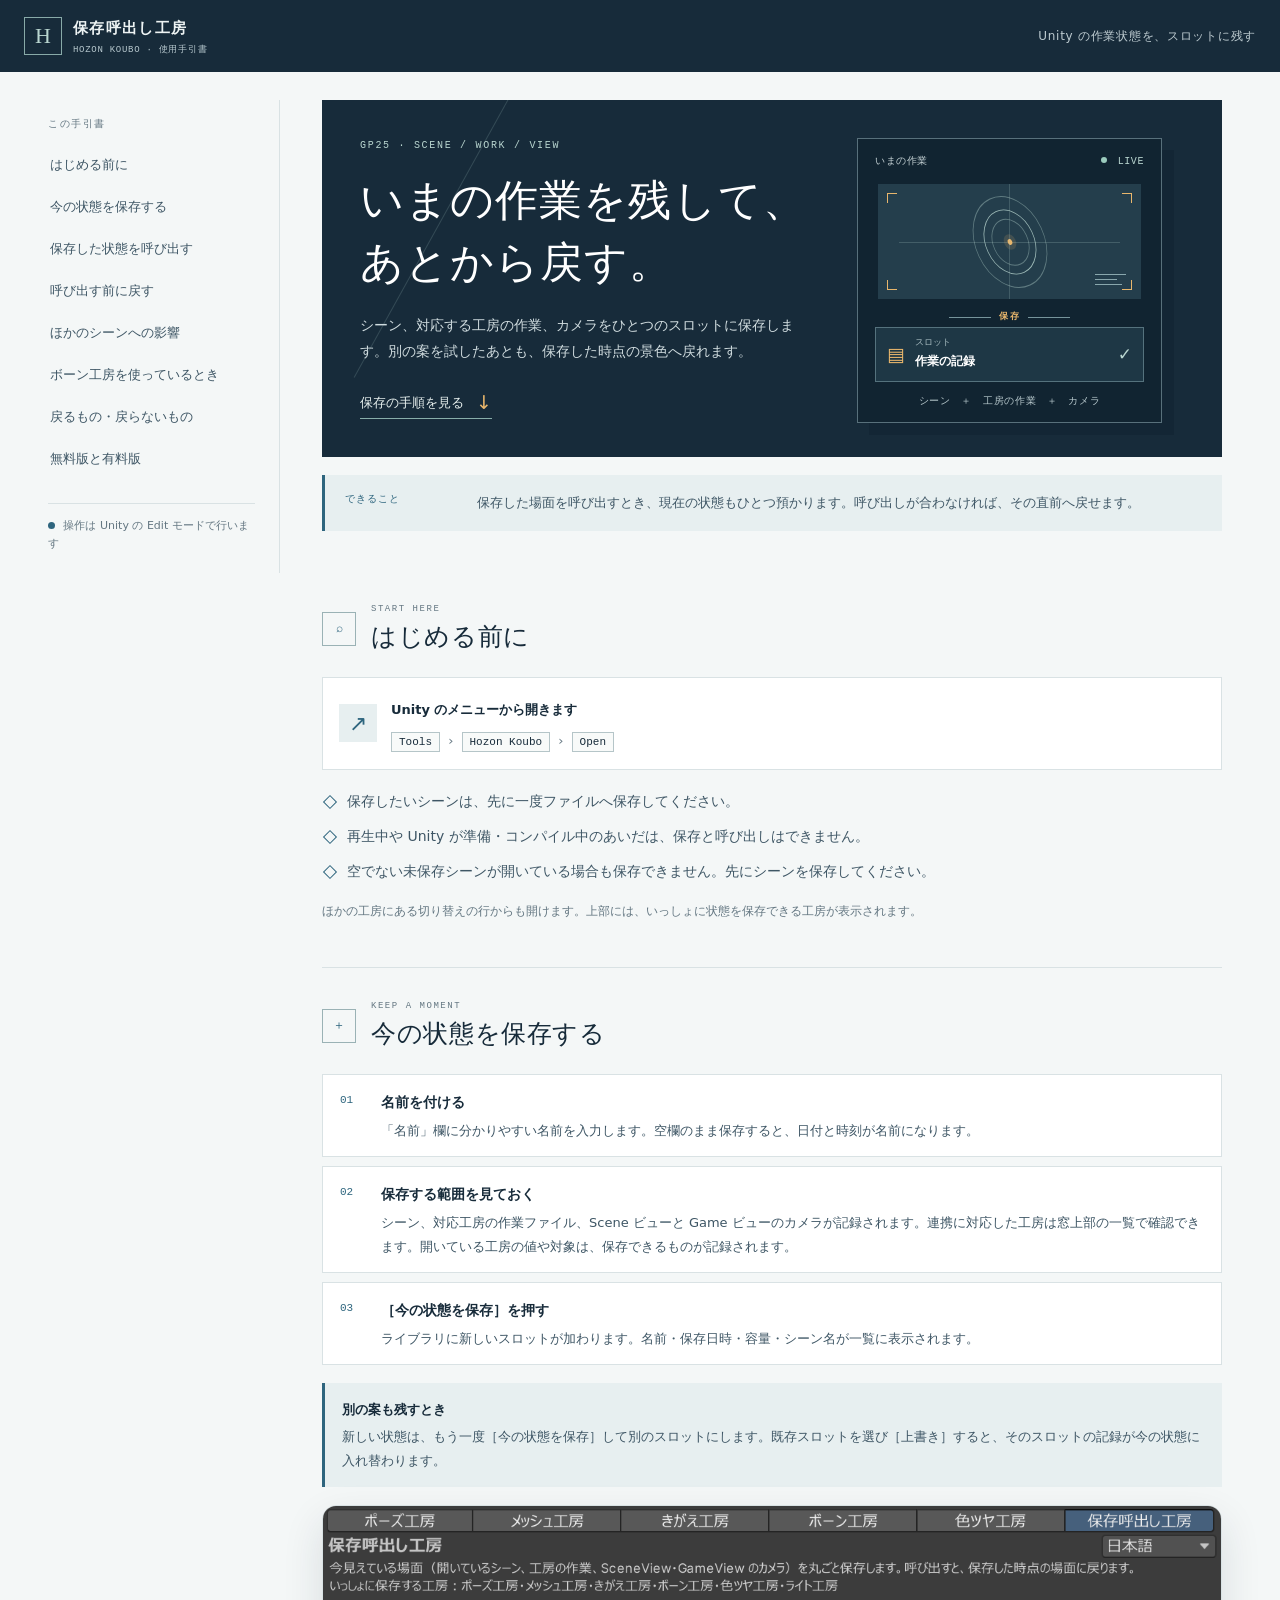
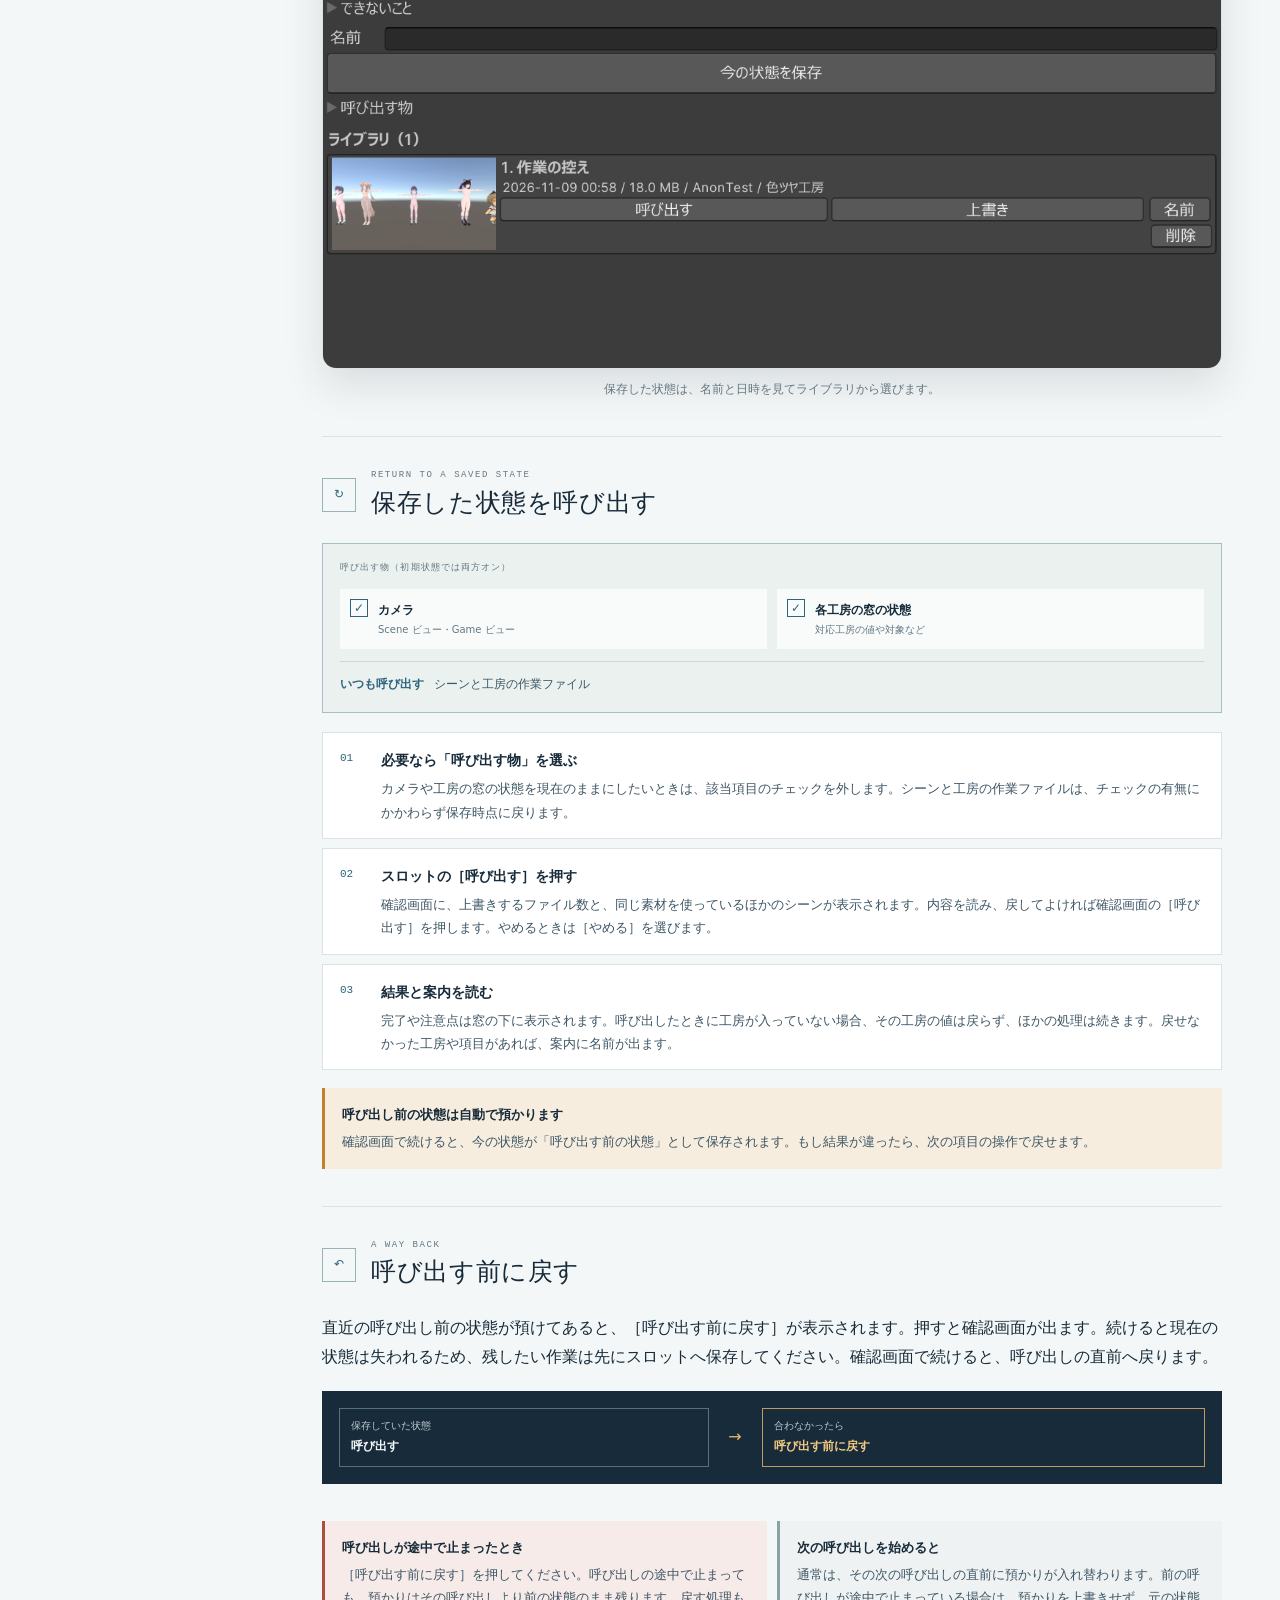
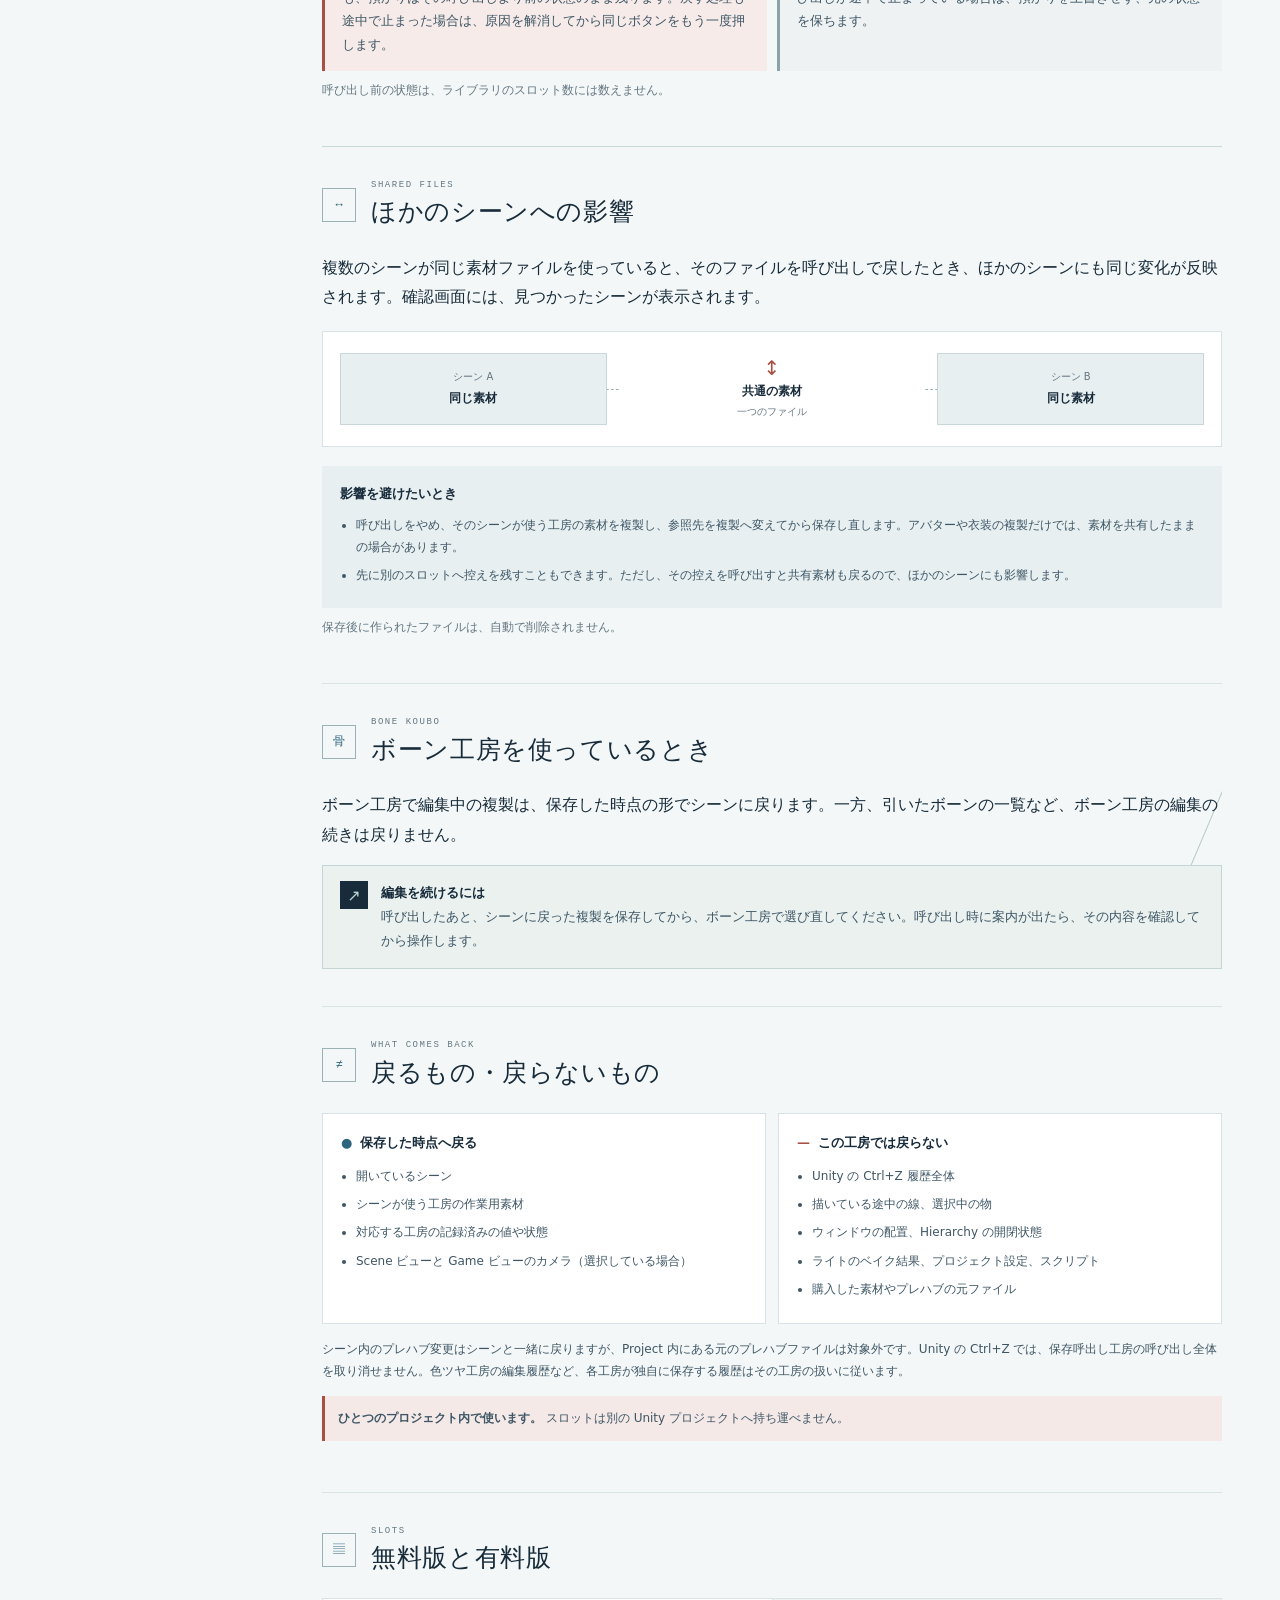
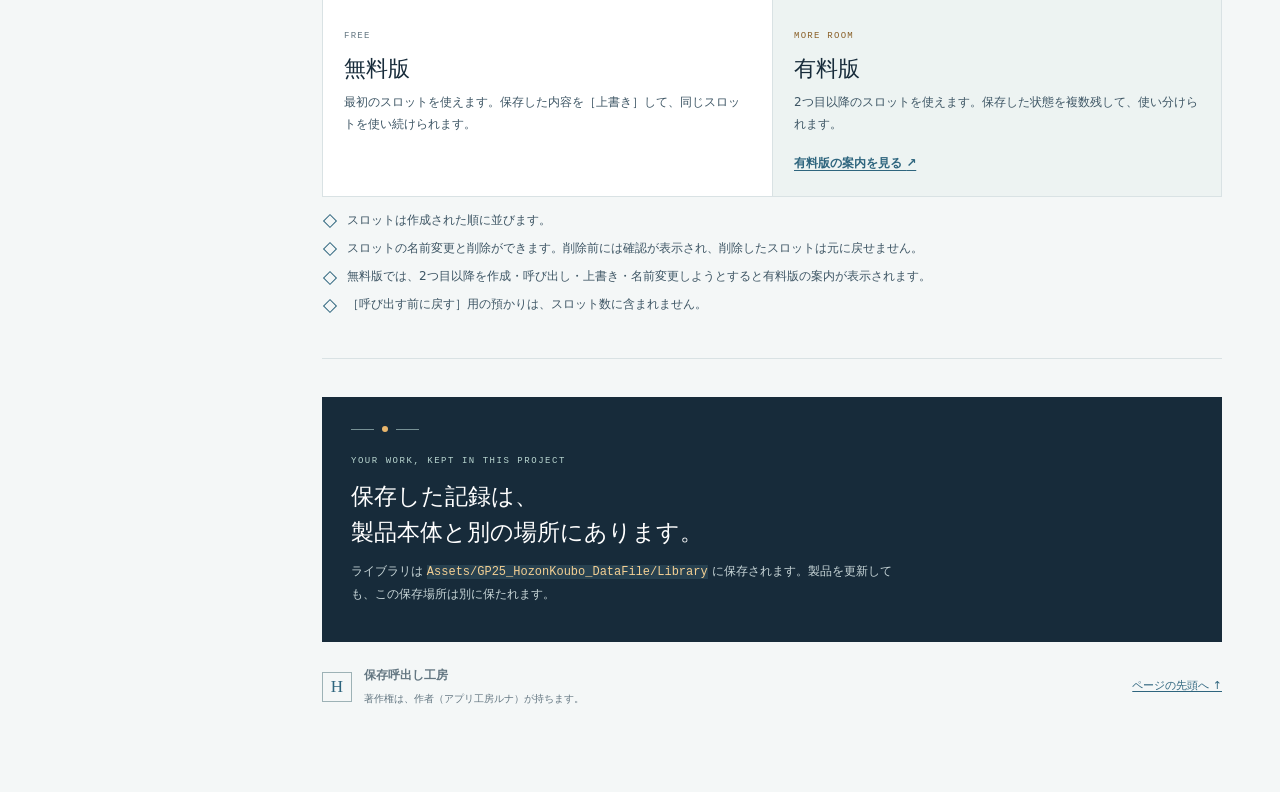
==== index.html @ f9e14c67 "保存・呼び出し・戻しの手引書と実画面を公開" ====
<!doctype html>
<html lang="ja">
<head>
  <meta charset="utf-8">
  <meta name="viewport" content="width=device-width, initial-scale=1">
  <meta name="theme-color" content="#172b3a">
  <meta name="description" content="保存呼出し工房の使い方。Unityのシーン、工房の作業、カメラを保存して呼び出す手順と注意点を紹介します。">
  <title>保存呼出し工房｜使い方</title>
  <link rel="stylesheet" href="./manual.css">
</head>
<body>
  <a class="skip-link" href="#main">本文へ移動</a>
  <header class="masthead">
    <a class="brand" href="#top" aria-label="保存呼出し工房の先頭">
      <span class="brand-mark" aria-hidden="true">H</span>
      <span><strong>保存呼出し工房</strong><small>HOZON KOUBO · 使用手引書</small></span>
    </a>
    <div class="masthead-note">Unity の作業状態を、スロットに残す</div>
  </header>

  <div class="layout" id="top">
    <nav class="toc" aria-label="目次">
      <p class="toc-heading">この手引書</p>
      <a href="#first">はじめる前に</a>
      <a href="#save">今の状態を保存する</a>
      <a href="#recall">保存した状態を呼び出す</a>
      <a href="#before">呼び出す前に戻す</a>
      <a href="#shared">ほかのシーンへの影響</a>
      <a href="#bone">ボーン工房を使っているとき</a>
      <a href="#limits">戻るもの・戻らないもの</a>
      <a href="#slots">無料版と有料版</a>
      <div class="toc-foot"><span class="dot" aria-hidden="true"></span> 操作は Unity の Edit モードで行います</div>
    </nav>

    <main id="main">
      <section class="hero" aria-labelledby="page-title">
        <div class="hero-copy">
          <p class="eyebrow">GP25 · SCENE / WORK / VIEW</p>
          <h1 id="page-title">いまの作業を残して、<br>あとから戻す。</h1>
          <p class="hero-lede">シーン、対応する工房の作業、カメラをひとつのスロットに保存します。別の案を試したあとも、保存した時点の景色へ戻れます。</p>
          <a class="hero-link" href="#save">保存の手順を見る <span aria-hidden="true">↓</span></a>
        </div>
        <div class="snapshot-diagram" role="img" aria-label="開いているシーン、工房の作業、カメラをスロットに保存する図">
          <div class="diagram-top"><span>いまの作業</span><span class="live-mark"><i></i> LIVE</span></div>
          <div class="scene-frame">
            <div class="frame-corner corner-a"></div><div class="frame-corner corner-b"></div>
            <div class="frame-corner corner-c"></div><div class="frame-corner corner-d"></div>
            <div class="frame-orbit"><span></span></div>
            <div class="frame-lines"><i></i><i></i><i></i></div>
          </div>
          <div class="save-rail"><span></span><b>保存</b><span></span></div>
          <div class="slot-card"><span class="slot-glyph" aria-hidden="true">▤</span><span><small>スロット</small><strong>作業の記録</strong></span><span class="slot-check" aria-hidden="true">✓</span></div>
          <p class="diagram-caption">シーン　＋　工房の作業　＋　カメラ</p>
        </div>
      </section>

      <div class="intro-band">
        <span class="intro-label">できること</span>
        <p>保存した場面を呼び出すとき、現在の状態もひとつ預かります。呼び出しが合わなければ、その直前へ戻せます。</p>
      </div>

      <section class="chapter" id="first">
        <div class="section-head"><span class="section-mark" aria-hidden="true">⌕</span><div><p class="eyebrow">START HERE</p><h2>はじめる前に</h2></div></div>
        <div class="open-row">
          <span class="open-icon" aria-hidden="true">↗</span>
          <div><strong>Unity のメニューから開きます</strong><p><kbd>Tools</kbd> <span class="chevron">›</span> <kbd>Hozon Koubo</kbd> <span class="chevron">›</span> <kbd>Open</kbd></p></div>
        </div>
        <ul class="check-list">
          <li>保存したいシーンは、先に一度ファイルへ保存してください。</li>
          <li>再生中や Unity が準備・コンパイル中のあいだは、保存と呼び出しはできません。</li>
          <li>空でない未保存シーンが開いている場合も保存できません。先にシーンを保存してください。</li>
        </ul>
        <p class="quiet">ほかの工房にある切り替えの行からも開けます。上部には、いっしょに状態を保存できる工房が表示されます。</p>
      </section>

      <section class="chapter" id="save">
        <div class="section-head"><span class="section-mark" aria-hidden="true">＋</span><div><p class="eyebrow">KEEP A MOMENT</p><h2>今の状態を保存する</h2></div></div>
        <ol class="steps">
          <li><span class="step-title">名前を付ける</span><p>「名前」欄に分かりやすい名前を入力します。空欄のまま保存すると、日付と時刻が名前になります。</p></li>
          <li><span class="step-title">保存する範囲を見ておく</span><p>シーン、対応工房の作業ファイル、Scene ビューと Game ビューのカメラが記録されます。連携に対応した工房は窓上部の一覧で確認できます。開いている工房の値や対象は、保存できるものが記録されます。</p></li>
          <li><span class="step-title">［今の状態を保存］を押す</span><p>ライブラリに新しいスロットが加わります。名前・保存日時・容量・シーン名が一覧に表示されます。</p></li>
        </ol>
        <aside class="note note-blue"><strong>別の案も残すとき</strong><p>新しい状態は、もう一度［今の状態を保存］して別のスロットにします。既存スロットを選び［上書き］すると、そのスロットの記録が今の状態に入れ替わります。</p></aside>
        <figure class="product-screen">
          <img src="./images/gp25-manual-library.png" alt="Unityの保存呼出し工房の窓と、保存済みスロットが並ぶライブラリ" loading="lazy">
          <figcaption>保存した状態は、名前と日時を見てライブラリから選びます。</figcaption>
        </figure>
      </section>

      <section class="chapter" id="recall">
        <div class="section-head"><span class="section-mark" aria-hidden="true">↻</span><div><p class="eyebrow">RETURN TO A SAVED STATE</p><h2>保存した状態を呼び出す</h2></div></div>
        <div class="scope-box">
          <p class="scope-title">呼び出す物（初期状態では両方オン）</p>
          <div class="scope-options">
            <div><span class="option-check" aria-hidden="true">✓</span><strong>カメラ</strong><small>Scene ビュー・Game ビュー</small></div>
            <div><span class="option-check" aria-hidden="true">✓</span><strong>各工房の窓の状態</strong><small>対応工房の値や対象など</small></div>
          </div>
          <p class="scope-always"><b>いつも呼び出す</b> シーンと工房の作業ファイル</p>
        </div>
        <ol class="steps">
          <li><span class="step-title">必要なら「呼び出す物」を選ぶ</span><p>カメラや工房の窓の状態を現在のままにしたいときは、該当項目のチェックを外します。シーンと工房の作業ファイルは、チェックの有無にかかわらず保存時点に戻ります。</p></li>
          <li><span class="step-title">スロットの［呼び出す］を押す</span><p>確認画面に、上書きするファイル数と、同じ素材を使っているほかのシーンが表示されます。内容を読み、戻してよければ確認画面の［呼び出す］を押します。やめるときは［やめる］を選びます。</p></li>
          <li><span class="step-title">結果と案内を読む</span><p>完了や注意点は窓の下に表示されます。呼び出したときに工房が入っていない場合、その工房の値は戻らず、ほかの処理は続きます。戻せなかった工房や項目があれば、案内に名前が出ます。</p></li>
        </ol>
        <aside class="note note-amber"><strong>呼び出し前の状態は自動で預かります</strong><p>確認画面で続けると、今の状態が「呼び出す前の状態」として保存されます。もし結果が違ったら、次の項目の操作で戻せます。</p></aside>
      </section>

      <section class="chapter recovery" id="before">
        <div class="section-head"><span class="section-mark" aria-hidden="true">↶</span><div><p class="eyebrow">A WAY BACK</p><h2>呼び出す前に戻す</h2></div></div>
        <p>直近の呼び出し前の状態が預けてあると、［呼び出す前に戻す］が表示されます。押すと確認画面が出ます。続けると現在の状態は失われるため、残したい作業は先にスロットへ保存してください。確認画面で続けると、呼び出しの直前へ戻ります。</p>
        <div class="recovery-flow" aria-label="呼び出し前の状態へ戻す流れ">
          <div><small>保存していた状態</small><b>呼び出す</b></div><span aria-hidden="true">→</span><div class="recovery-current"><small>合わなかったら</small><b>呼び出す前に戻す</b></div>
        </div>
        <div class="two-notes">
          <aside class="note note-red"><strong>呼び出しが途中で止まったとき</strong><p>［呼び出す前に戻す］を押してください。呼び出しの途中で止まっても、預かりはその呼び出しより前の状態のまま残ります。戻す処理も途中で止まった場合は、原因を解消してから同じボタンをもう一度押します。</p></aside>
          <aside class="note note-plain"><strong>次の呼び出しを始めると</strong><p>通常は、その次の呼び出しの直前に預かりが入れ替わります。前の呼び出しが途中で止まっている場合は、預かりを上書きせず、元の状態を保ちます。</p></aside>
        </div>
        <p class="quiet">呼び出し前の状態は、ライブラリのスロット数には数えません。</p>
      </section>

      <section class="chapter" id="shared">
        <div class="section-head"><span class="section-mark" aria-hidden="true">↔</span><div><p class="eyebrow">SHARED FILES</p><h2>ほかのシーンへの影響</h2></div></div>
        <p>複数のシーンが同じ素材ファイルを使っていると、そのファイルを呼び出しで戻したとき、ほかのシーンにも同じ変化が反映されます。確認画面には、見つかったシーンが表示されます。</p>
        <div class="scene-map">
          <div class="scene-node"><small>シーン A</small><b>同じ素材</b></div>
          <div class="shared-file"><span aria-hidden="true">↕</span><b>共通の素材</b><small>一つのファイル</small></div>
          <div class="scene-node"><small>シーン B</small><b>同じ素材</b></div>
        </div>
        <div class="impact-list">
          <h3>影響を避けたいとき</h3>
          <ul>
            <li>呼び出しをやめ、そのシーンが使う工房の素材を複製し、参照先を複製へ変えてから保存し直します。アバターや衣装の複製だけでは、素材を共有したままの場合があります。</li>
            <li>先に別のスロットへ控えを残すこともできます。ただし、その控えを呼び出すと共有素材も戻るので、ほかのシーンにも影響します。</li>
          </ul>
        </div>
        <p class="quiet">保存後に作られたファイルは、自動で削除されません。</p>
      </section>

      <section class="chapter bone-chapter" id="bone">
        <div class="section-head"><span class="section-mark" aria-hidden="true">骨</span><div><p class="eyebrow">BONE KOUBO</p><h2>ボーン工房を使っているとき</h2></div></div>
        <p>ボーン工房で編集中の複製は、保存した時点の形でシーンに戻ります。一方、引いたボーンの一覧など、ボーン工房の編集の続きは戻りません。</p>
        <div class="bone-direction"><span class="bone-icon" aria-hidden="true">↗</span><p><strong>編集を続けるには</strong><br>呼び出したあと、シーンに戻った複製を保存してから、ボーン工房で選び直してください。呼び出し時に案内が出たら、その内容を確認してから操作します。</p></div>
      </section>

      <section class="chapter" id="limits">
        <div class="section-head"><span class="section-mark" aria-hidden="true">≠</span><div><p class="eyebrow">WHAT COMES BACK</p><h2>戻るもの・戻らないもの</h2></div></div>
        <div class="compare-grid">
          <article class="compare-card comes-back"><h3><span aria-hidden="true">●</span> 保存した時点へ戻る</h3>
            <ul><li>開いているシーン</li><li>シーンが使う工房の作業用素材</li><li>対応する工房の記録済みの値や状態</li><li>Scene ビューと Game ビューのカメラ（選択している場合）</li></ul>
          </article>
          <article class="compare-card stays"><h3><span aria-hidden="true">—</span> この工房では戻らない</h3>
            <ul><li>Unity の Ctrl+Z 履歴全体</li><li>描いている途中の線、選択中の物</li><li>ウィンドウの配置、Hierarchy の開閉状態</li><li>ライトのベイク結果、プロジェクト設定、スクリプト</li><li>購入した素材やプレハブの元ファイル</li></ul>
          </article>
        </div>
        <p class="limit-line">シーン内のプレハブ変更はシーンと一緒に戻りますが、Project 内にある元のプレハブファイルは対象外です。Unity の Ctrl+Z では、保存呼出し工房の呼び出し全体を取り消せません。色ツヤ工房の編集履歴など、各工房が独自に保存する履歴はその工房の扱いに従います。</p>
        <div class="limit-line limit-strong"><b>ひとつのプロジェクト内で使います。</b> スロットは別の Unity プロジェクトへ持ち運べません。</div>
      </section>

      <section class="chapter slots-chapter" id="slots">
        <div class="section-head"><span class="section-mark" aria-hidden="true">▤</span><div><p class="eyebrow">SLOTS</p><h2>無料版と有料版</h2></div></div>
        <div class="edition-table">
          <div class="edition free"><span class="edition-kicker">FREE</span><h3>無料版</h3><p>最初のスロットを使えます。保存した内容を［上書き］して、同じスロットを使い続けられます。</p></div>
          <div class="edition paid"><span class="edition-kicker">MORE ROOM</span><h3>有料版</h3><p>2つ目以降のスロットを使えます。保存した状態を複数残して、使い分けられます。</p><a href="https://appluna.booth.pm/items/9114686" target="_blank" rel="noopener noreferrer">有料版の案内を見る <span aria-hidden="true">↗</span></a></div>
        </div>
        <ul class="check-list compact">
          <li>スロットは作成された順に並びます。</li>
          <li>スロットの名前変更と削除ができます。削除前には確認が表示され、削除したスロットは元に戻せません。</li>
          <li>無料版では、2つ目以降を作成・呼び出し・上書き・名前変更しようとすると有料版の案内が表示されます。</li>
          <li>［呼び出す前に戻す］用の預かりは、スロット数に含まれません。</li>
        </ul>
      </section>

      <section class="closing" aria-label="保存場所">
        <div class="closing-rule"><span></span><i></i><span></span></div>
        <p class="eyebrow">YOUR WORK, KEPT IN THIS PROJECT</p>
        <h2>保存した記録は、<br>製品本体と別の場所にあります。</h2>
        <p>ライブラリは <code>Assets/GP25_HozonKoubo_DataFile/Library</code> に保存されます。製品を更新しても、この保存場所は別に保たれます。</p>
      </section>

      <footer class="footer">
        <span class="footer-mark" aria-hidden="true">H</span>
        <p><strong>保存呼出し工房</strong><br><small>著作権は、作者（アプリ工房ルナ）が持ちます。</small></p>
        <a href="#top">ページの先頭へ ↑</a>
      </footer>
    </main>
  </div>
</body>
</html>
---- manual.css ----
/*著作権は、作者（アプリ工房ルナ）が持ちます。
コードのすべてまたは一部の流用を禁じます。
Copyright (C) 2026 creativeandcreative9 All Rights Reserved.*/
:root {
  color-scheme: light;
  --ink: #172b3a;
  --ink-soft: #3e5665;
  --paper: #f4f7f7;
  --white: #ffffff;
  --line: #d9e2e4;
  --mist: #e7eff0;
  --blue: #2e657e;
  --teal: #b9d6d0;
  --amber: #e8b66c;
  --rust: #a95042;
  --quiet: #647782;
  --serif: "Yu Mincho", "Hiragino Mincho ProN", "Noto Serif JP", serif;
  --sans: "Yu Gothic UI", "Hiragino Sans", "Meiryo", system-ui, sans-serif;
  --mono: "Cascadia Code", "Consolas", monospace;
}

* { box-sizing: border-box; }
html { scroll-behavior: smooth; scroll-padding-top: 24px; }
body { margin: 0; background: var(--paper); color: var(--ink); font: 16px/1.85 var(--sans); }
a { color: var(--blue); text-underline-offset: .22em; }
a:hover { color: var(--rust); }
a:focus-visible, button:focus-visible { outline: 3px solid var(--amber); outline-offset: 3px; }
p { margin: .65em 0; }
h1, h2, h3, p { overflow-wrap: anywhere; }
h1, h2, h3 { margin-top: 0; }
::selection { background: var(--teal); color: var(--ink); }

.skip-link { position: absolute; z-index: 20; left: 14px; top: -60px; padding: 8px 14px; background: var(--white); color: var(--ink); border: 2px solid var(--blue); }
.skip-link:focus { top: 12px; }
.masthead { min-height: 72px; display: flex; align-items: center; justify-content: space-between; gap: 20px; padding: 12px max(24px, calc((100vw - 1260px) / 2)); background: var(--ink); color: #edf3f3; }
.brand { display: inline-flex; align-items: center; gap: 11px; color: inherit; text-decoration: none; }
.brand-mark, .footer-mark { width: 38px; height: 38px; display: grid; place-items: center; border: 1px solid #88aaa8; color: var(--teal); font: 22px/1 var(--serif); }
.brand strong { display: block; font-size: 15px; font-weight: 700; letter-spacing: .09em; }
.brand small { display: block; margin-top: 1px; color: #b7c8ce; font: 9px/1.5 var(--mono); letter-spacing: .08em; }
.masthead-note { color: #bdcbd0; font-size: 12px; letter-spacing: .06em; }
.layout { display: grid; grid-template-columns: 242px minmax(0, 1fr); gap: 42px; max-width: 1260px; margin: 0 auto; padding: 28px 28px 80px; align-items: start; }
.toc { position: sticky; top: 18px; max-height: calc(100vh - 36px); overflow-y: auto; padding: 18px 14px 20px 0; border-right: 1px solid var(--line); }
.toc-heading { margin: 0 0 13px 10px; color: var(--quiet); font: 10px/1.4 var(--mono); letter-spacing: .16em; text-transform: uppercase; }
.toc a { display: block; margin: 2px 10px 2px 0; padding: 8px 10px; border-left: 2px solid transparent; color: var(--ink-soft); font-size: 13px; text-decoration: none; transition: background-color .15s ease, border-color .15s ease; }
.toc a:hover { background: var(--mist); border-left-color: var(--blue); color: var(--ink); }
.toc-foot { margin: 24px 10px 0; padding-top: 13px; border-top: 1px solid var(--line); color: var(--quiet); font-size: 11px; line-height: 1.6; }
.dot { display: inline-block; width: 7px; height: 7px; margin-right: 5px; border-radius: 50%; background: var(--blue); }
main { min-width: 0; max-width: 900px; }
.hero { position: relative; display: grid; grid-template-columns: minmax(0, 1.13fr) minmax(250px, .87fr); gap: 22px; min-height: 340px; overflow: hidden; padding: 38px 38px 34px; background: var(--ink); color: #f6f8f7; }
.hero::before { content: ""; position: absolute; right: 48%; top: -130px; width: 330px; height: 520px; border-left: 1px solid rgba(185,214,208,.18); transform: rotate(29deg); pointer-events: none; }
.hero-copy, .snapshot-diagram { position: relative; z-index: 1; }
.eyebrow { margin: 0 0 9px; color: var(--blue); font: 10px/1.5 var(--mono); letter-spacing: .17em; }
.hero .eyebrow { color: var(--teal); }
.hero h1 { margin: 17px 0 17px; color: #fff; font: 500 clamp(31px, 4vw, 43px)/1.45 var(--serif); letter-spacing: .025em; }
.hero-lede { max-width: 440px; color: #d0dcdf; font-size: 14px; line-height: 1.9; }
.hero-link { display: inline-flex; align-items: center; gap: 12px; margin-top: 17px; padding-bottom: 3px; border-bottom: 1px solid #87ada9; color: #e8f1ef; font-size: 13px; text-decoration: none; }
.hero-link span { color: var(--amber); font-size: 19px; line-height: 1; }
.snapshot-diagram { align-self: center; width: min(100%, 305px); justify-self: center; padding: 15px 17px 12px; border: 1px solid #58707b; background: rgba(9, 24, 35, .38); box-shadow: 12px 12px 0 rgba(9, 24, 35, .2); }
.diagram-top { display: flex; justify-content: space-between; color: #c3d0d3; font: 10px/1.5 var(--mono); letter-spacing: .06em; }
.live-mark { color: var(--teal); }
.live-mark i { display: inline-block; width: 6px; height: 6px; margin-right: 4px; border-radius: 50%; background: #9bcbbd; vertical-align: 1px; }
.scene-frame { position: relative; height: 115px; margin: 15px 3px 9px; display: grid; place-items: center; background: #243e4c; overflow: hidden; }
.scene-frame::before, .scene-frame::after { content: ""; position: absolute; top: 50%; left: 8%; right: 8%; border-top: 1px solid rgba(185,214,208,.21); }
.scene-frame::after { transform: rotate(90deg); }
.frame-corner { position: absolute; width: 10px; height: 10px; border-color: var(--amber); border-style: solid; }
.corner-a { top: 9px; left: 9px; border-width: 1px 0 0 1px; }.corner-b { top: 9px; right: 9px; border-width: 1px 1px 0 0; }.corner-c { bottom: 9px; left: 9px; border-width: 0 0 1px 1px; }.corner-d { bottom: 9px; right: 9px; border-width: 0 1px 1px 0; }
.frame-orbit { width: 68px; height: 68px; display: grid; place-items: center; border: 1px solid rgba(185,214,208,.8); border-radius: 50%; transform: rotate(-25deg) scaleX(.72); }
.frame-orbit::before, .frame-orbit::after { content: ""; position: absolute; border: 1px solid rgba(185,214,208,.4); border-radius: 50%; }
.frame-orbit::before { width: 94px; height: 94px; }.frame-orbit::after { width: 47px; height: 47px; }
.frame-orbit span { width: 6px; height: 6px; border-radius: 50%; background: var(--amber); box-shadow: 0 0 0 5px rgba(232,182,108,.15); }
.frame-lines { position: absolute; right: 15px; bottom: 14px; display: grid; gap: 4px; }
.frame-lines i { width: 31px; height: 1px; background: #89a7ad; }.frame-lines i:nth-child(2) { width: 22px; }.frame-lines i:nth-child(3) { width: 27px; }
.save-rail { display: flex; align-items: center; justify-content: center; gap: 8px; height: 19px; color: var(--amber); font: 9px/1 var(--mono); letter-spacing: .12em; }
.save-rail span { width: 42px; border-top: 1px solid #76949b; }
.slot-card { display: flex; align-items: center; gap: 10px; padding: 9px 11px; border: 1px solid #55727d; background: #1e3745; }
.slot-glyph { color: var(--amber); font-size: 19px; line-height: 1; }.slot-card small, .slot-card strong { display: block; }.slot-card small { color: #aabec3; font: 9px/1.4 var(--mono); }.slot-card strong { color: white; font-size: 12px; font-weight: 600; }
.slot-check { margin-left: auto; color: var(--teal); font-size: 17px; }
.diagram-caption { margin: 10px 0 0; color: #b7c8cc; text-align: center; font-size: 10px; letter-spacing: .07em; }
.intro-band { display: grid; grid-template-columns: 116px 1fr; gap: 16px; align-items: start; margin: 18px 0 40px; padding: 16px 20px; border-left: 3px solid var(--blue); background: var(--mist); }
.intro-label { color: var(--blue); font: 10px/1.8 var(--mono); letter-spacing: .1em; }
.intro-band p { margin: 0; color: var(--ink-soft); font-size: 13px; }
.chapter { padding: 32px 0 37px; border-bottom: 1px solid var(--line); scroll-margin-top: 20px; }
.section-head { display: flex; align-items: center; gap: 15px; margin-bottom: 22px; }
.section-head .eyebrow { margin-bottom: 2px; color: var(--quiet); font-size: 9px; }
.section-head h2 { margin: 0; font: 500 25px/1.45 var(--serif); letter-spacing: .025em; }
.section-mark { flex: none; width: 34px; height: 34px; display: grid; place-items: center; border: 1px solid #9ab2b5; color: var(--blue); font: 12px/1 var(--mono); }
.open-row { display: flex; align-items: center; gap: 14px; margin: 0 0 19px; padding: 16px; border: 1px solid var(--line); background: var(--white); }
.open-icon { width: 38px; height: 38px; display: grid; place-items: center; background: var(--mist); color: var(--blue); font-size: 22px; }
.open-row strong { font-size: 13px; }.open-row p { margin: 5px 0 0; font-size: 13px; }
kbd { padding: 3px 7px; border: 1px solid #b5c5c8; background: #f8faf9; color: var(--ink); font: 11px/1.4 var(--mono); }
.chevron { padding: 0 4px; color: var(--quiet); }
.check-list { margin: 16px 0; padding: 0; list-style: none; }
.check-list li { position: relative; margin: 9px 0; padding-left: 25px; color: var(--ink-soft); font-size: 14px; }
.check-list li::before { content: ""; position: absolute; top: .62em; left: 3px; width: 8px; height: 8px; border: 1px solid var(--blue); transform: rotate(45deg); }
.quiet { color: var(--quiet); font-size: 12px; }
.product-screen { margin: 18px 0 0; }
.product-screen img { display: block; width: min(100%, 58rem); height: auto; margin-inline: auto; border: 1px solid var(--line); border-radius: 14px; box-shadow: 0 16px 40px rgba(23, 43, 58, .12); }
.product-screen figcaption { margin: 10px auto 0; color: var(--quiet); font-size: 12px; line-height: 1.7; text-align: center; }
.steps { display: grid; gap: 9px; margin: 0; padding: 0; list-style: none; counter-reset: guide-step; }
.steps li { position: relative; counter-increment: guide-step; padding: 15px 17px 14px 58px; border: 1px solid var(--line); background: var(--white); }
.steps li::before { content: "0" counter(guide-step); position: absolute; top: 16px; left: 17px; color: var(--blue); font: 11px/1.7 var(--mono); }
.step-title { display: block; margin-bottom: 3px; color: var(--ink); font-size: 14px; font-weight: 700; }
.steps p { margin: 0; color: var(--ink-soft); font-size: 13px; line-height: 1.8; }
.note { margin: 18px 0 0; padding: 15px 17px; border-left: 3px solid var(--blue); background: var(--mist); }
.note strong { display: block; margin-bottom: 3px; color: var(--ink); font-size: 13px; }
.note p { margin: 0; color: var(--ink-soft); font-size: 13px; line-height: 1.8; }
.note-amber { border-left-color: #be812c; background: #f6eddf; }.note-red { border-left-color: var(--rust); background: #f6ebe8; }.note-plain { border-left-color: #8aa3a7; background: #eef2f2; }
.scope-box { margin: 0 0 19px; padding: 17px; border: 1px solid #a8c0c1; background: #eaf1ef; }
.scope-title { margin: 0 0 13px; color: var(--quiet); font: 9px/1.6 var(--mono); letter-spacing: .12em; text-transform: uppercase; }
.scope-options { display: grid; grid-template-columns: 1fr 1fr; gap: 10px; }
.scope-options > div { display: grid; grid-template-columns: 20px 1fr; column-gap: 8px; padding: 10px; background: rgba(255,255,255,.7); }
.option-check { grid-row: span 2; width: 18px; height: 18px; display: grid; place-items: center; border: 1px solid var(--blue); color: var(--blue); font-size: 12px; line-height: 1; }
.scope-options strong { font-size: 12px; }.scope-options small { color: var(--quiet); font-size: 10px; }
.scope-always { margin: 12px 0 0; padding-top: 11px; border-top: 1px solid #cad9d8; color: var(--ink-soft); font-size: 12px; }.scope-always b { margin-right: 6px; color: var(--blue); }
.recovery { border-bottom-color: #c7d7d7; }
.recovery-flow { display: grid; grid-template-columns: 1fr 35px 1.2fr; align-items: center; gap: 9px; margin: 19px 0; padding: 17px; background: var(--ink); color: #f4f8f7; }
.recovery-flow > div { min-height: 57px; display: flex; flex-direction: column; justify-content: center; padding: 8px 11px; border: 1px solid #55717b; }
.recovery-flow small { color: #bdcbd0; font-size: 10px; }.recovery-flow b { font-size: 12px; }.recovery-flow > span { color: var(--amber); text-align: center; }
.recovery-current { border-color: #be9a65 !important; }.recovery-current b { color: #f3c982; }
.two-notes { display: grid; grid-template-columns: 1fr 1fr; gap: 10px; }
.scene-map { position: relative; display: grid; grid-template-columns: 1fr 1.15fr 1fr; align-items: center; gap: 12px; margin: 19px 0; padding: 21px 17px; border: 1px solid var(--line); background: var(--white); }
.scene-map::before { content: ""; position: absolute; left: 22%; right: 22%; top: 50%; border-top: 1px dashed #9cb3b5; }
.scene-node, .shared-file { position: relative; z-index: 1; min-height: 72px; display: flex; flex-direction: column; align-items: center; justify-content: center; text-align: center; }
.scene-node { background: #e8eff0; border: 1px solid #c9d7d9; }.scene-node small, .shared-file small { color: var(--quiet); font-size: 10px; }.scene-node b, .shared-file b { font-size: 12px; }.shared-file { background: var(--white); }.shared-file span { color: var(--rust); font-size: 20px; line-height: 1.2; }
.impact-list { padding: 16px 18px; background: var(--mist); }
.impact-list h3 { margin: 0 0 8px; font-size: 13px; }.impact-list ul { margin: 0; padding-left: 1.35em; color: var(--ink-soft); font-size: 12px; }.impact-list li { margin: 6px 0; }
.bone-chapter { position: relative; overflow: hidden; }
.bone-chapter::after { content: ""; position: absolute; z-index: -1; right: 22px; top: 40px; width: 62px; height: 230px; border-right: 1px solid #b5c8c7; transform: rotate(23deg); }
.bone-direction { display: flex; align-items: flex-start; gap: 13px; margin-top: 16px; padding: 15px 17px; border: 1px solid #c5d5d3; background: #eaf1ef; }
.bone-icon { flex: none; width: 28px; height: 28px; display: grid; place-items: center; background: var(--ink); color: var(--teal); }.bone-direction p { margin: 0; color: var(--ink-soft); font-size: 13px; }.bone-direction strong { color: var(--ink); }
.compare-grid { display: grid; grid-template-columns: 1fr 1fr; gap: 12px; }
.compare-card { padding: 17px 18px; border: 1px solid var(--line); background: var(--white); }
.compare-card h3 { display: flex; align-items: center; gap: 8px; margin: 0 0 10px; font-size: 13px; }.comes-back h3 span { color: var(--blue); }.stays h3 span { color: var(--rust); }
.compare-card ul { margin: 0; padding-left: 1.25em; color: var(--ink-soft); font-size: 12px; }.compare-card li { margin: 6px 0; }
.limit-line { margin: 14px 0; color: var(--ink-soft); font-size: 12px; }.limit-strong { padding: 11px 13px; border-left: 3px solid var(--rust); background: #f4e9e7; }
.edition-table { display: grid; grid-template-columns: 1fr 1fr; border: 1px solid var(--line); background: var(--white); }
.edition { position: relative; padding: 19px 21px; }.edition + .edition { border-left: 1px solid var(--line); }
.edition-kicker { color: var(--quiet); font: 9px/1.6 var(--mono); letter-spacing: .14em; }.edition h3 { margin: 6px 0; font: 500 22px/1.4 var(--serif); }.edition p { margin: 0 0 12px; color: var(--ink-soft); font-size: 12px; }.edition a { font-size: 12px; font-weight: 700; }.paid { background: #edf3f2; }.paid .edition-kicker { color: #8a6029; }
.compact { margin: 12px 0 0; }.compact li { margin: 6px 0; font-size: 12px; }
.closing { margin: 38px 0 0; padding: 29px; background: var(--ink); color: #f3f7f6; }
.closing-rule { display: flex; align-items: center; gap: 8px; width: 68px; margin-bottom: 23px; }.closing-rule span { flex: 1; border-top: 1px solid #779195; }.closing-rule i { width: 6px; height: 6px; border-radius: 50%; background: var(--amber); }
.closing .eyebrow { color: var(--teal); font-size: 9px; }.closing h2 { margin: 10px 0; color: white; font: 500 23px/1.55 var(--serif); }.closing p:last-child { max-width: 550px; color: #c8d6d8; font-size: 12px; }.closing code { color: #f3cf93; background: #274150; }
.footer { display: flex; align-items: center; gap: 12px; padding: 22px 0 4px; color: var(--quiet); }.footer-mark { width: 30px; height: 30px; color: var(--blue); border-color: #9db2b6; font-size: 17px; }.footer p { margin: 0; font-size: 12px; }.footer small { color: var(--quiet); font-size: 10px; }.footer a { margin-left: auto; font-size: 11px; }

/*著作権は、作者（アプリ工房ルナ）が持ちます。
コードのすべてまたは一部の流用を禁じます。
Copyright (C) 2026 creativeandcreative9 All Rights Reserved.*/
@media (max-width: 900px) {
  .layout { grid-template-columns: 1fr; gap: 0; padding: 0 22px 60px; }
  .toc { position: sticky; z-index: 5; top: 0; display: flex; max-height: none; overflow-x: auto; overflow-y: hidden; gap: 3px; padding: 9px 0; border: 0; border-bottom: 1px solid var(--line); background: var(--paper); white-space: nowrap; scrollbar-width: thin; }
  .toc-heading, .toc-foot { display: none; }.toc a { flex: none; margin: 0; padding: 7px 10px; border-left: 0; border-bottom: 2px solid transparent; font-size: 11px; }.toc a:hover { border-bottom-color: var(--blue); }
  main { max-width: none; }.hero { margin-top: 20px; }
}
@media (max-width: 640px) {
  body { font-size: 15px; }
  .masthead { min-height: 61px; padding: 10px 16px; }.masthead-note { display: none; }.brand-mark { width: 33px; height: 33px; }
  .layout { padding: 0 14px 40px; }
  .hero { grid-template-columns: 1fr; gap: 25px; padding: 28px 21px 24px; }.hero h1 { font-size: 32px; }.snapshot-diagram { width: min(100%, 320px); }
  .intro-band { grid-template-columns: 1fr; gap: 4px; margin-bottom: 27px; padding: 13px 15px; }
  .chapter { padding: 26px 0 30px; }.section-head { gap: 11px; margin-bottom: 18px; }.section-head h2 { font-size: 22px; }
  .scope-options, .two-notes, .compare-grid, .edition-table { grid-template-columns: 1fr; }
  .edition + .edition { border-left: 0; border-top: 1px solid var(--line); }
  .recovery-flow { grid-template-columns: 1fr 22px 1.2fr; gap: 5px; padding: 11px 8px; }.recovery-flow > div { padding: 7px; }.recovery-flow b { font-size: 10px; }
  .scene-map { gap: 5px; padding: 14px 7px; }.scene-node, .shared-file { min-height: 65px; }.scene-node b, .shared-file b { font-size: 10px; }
  .closing { padding: 22px 19px; }.footer { flex-wrap: wrap; }.footer a { width: 100%; margin-left: 42px; }
}
@media (prefers-reduced-motion: reduce) {
  html { scroll-behavior: auto; }
  *, *::before, *::after { transition-duration: .01ms !important; animation-duration: .01ms !important; }
}
@media print {
  :root { color-scheme: light; --paper: #fff; --white: #fff; --ink: #172b3a; --ink-soft: #344b58; --line: #aebcc0; }
  body { background: #fff; font-size: 11pt; line-height: 1.65; print-color-adjust: exact; -webkit-print-color-adjust: exact; }
  .skip-link, .masthead, .toc, .hero-link { display: none !important; }
  .layout { display: block; max-width: none; padding: 0; }.hero { min-height: 0; margin-bottom: 12pt; padding: 18pt; break-inside: avoid; }.hero h1 { font-size: 27pt; }.snapshot-diagram { max-width: 230px; }
  .intro-band, .chapter, .closing, .footer { break-inside: avoid; }.chapter { padding: 18pt 0; }.section-head { margin-bottom: 10pt; }.steps li, .note, .compare-card, .edition { break-inside: avoid; }
  a { color: inherit; text-decoration: none; }.edition a::after { content: " (https://appluna.booth.pm/items/9114686)"; font-size: 9pt; }
}
/*著作権は、作者（アプリ工房ルナ）が持ちます。
コードのすべてまたは一部の流用を禁じます。
Copyright (C) 2026 creativeandcreative9 All Rights Reserved.*/
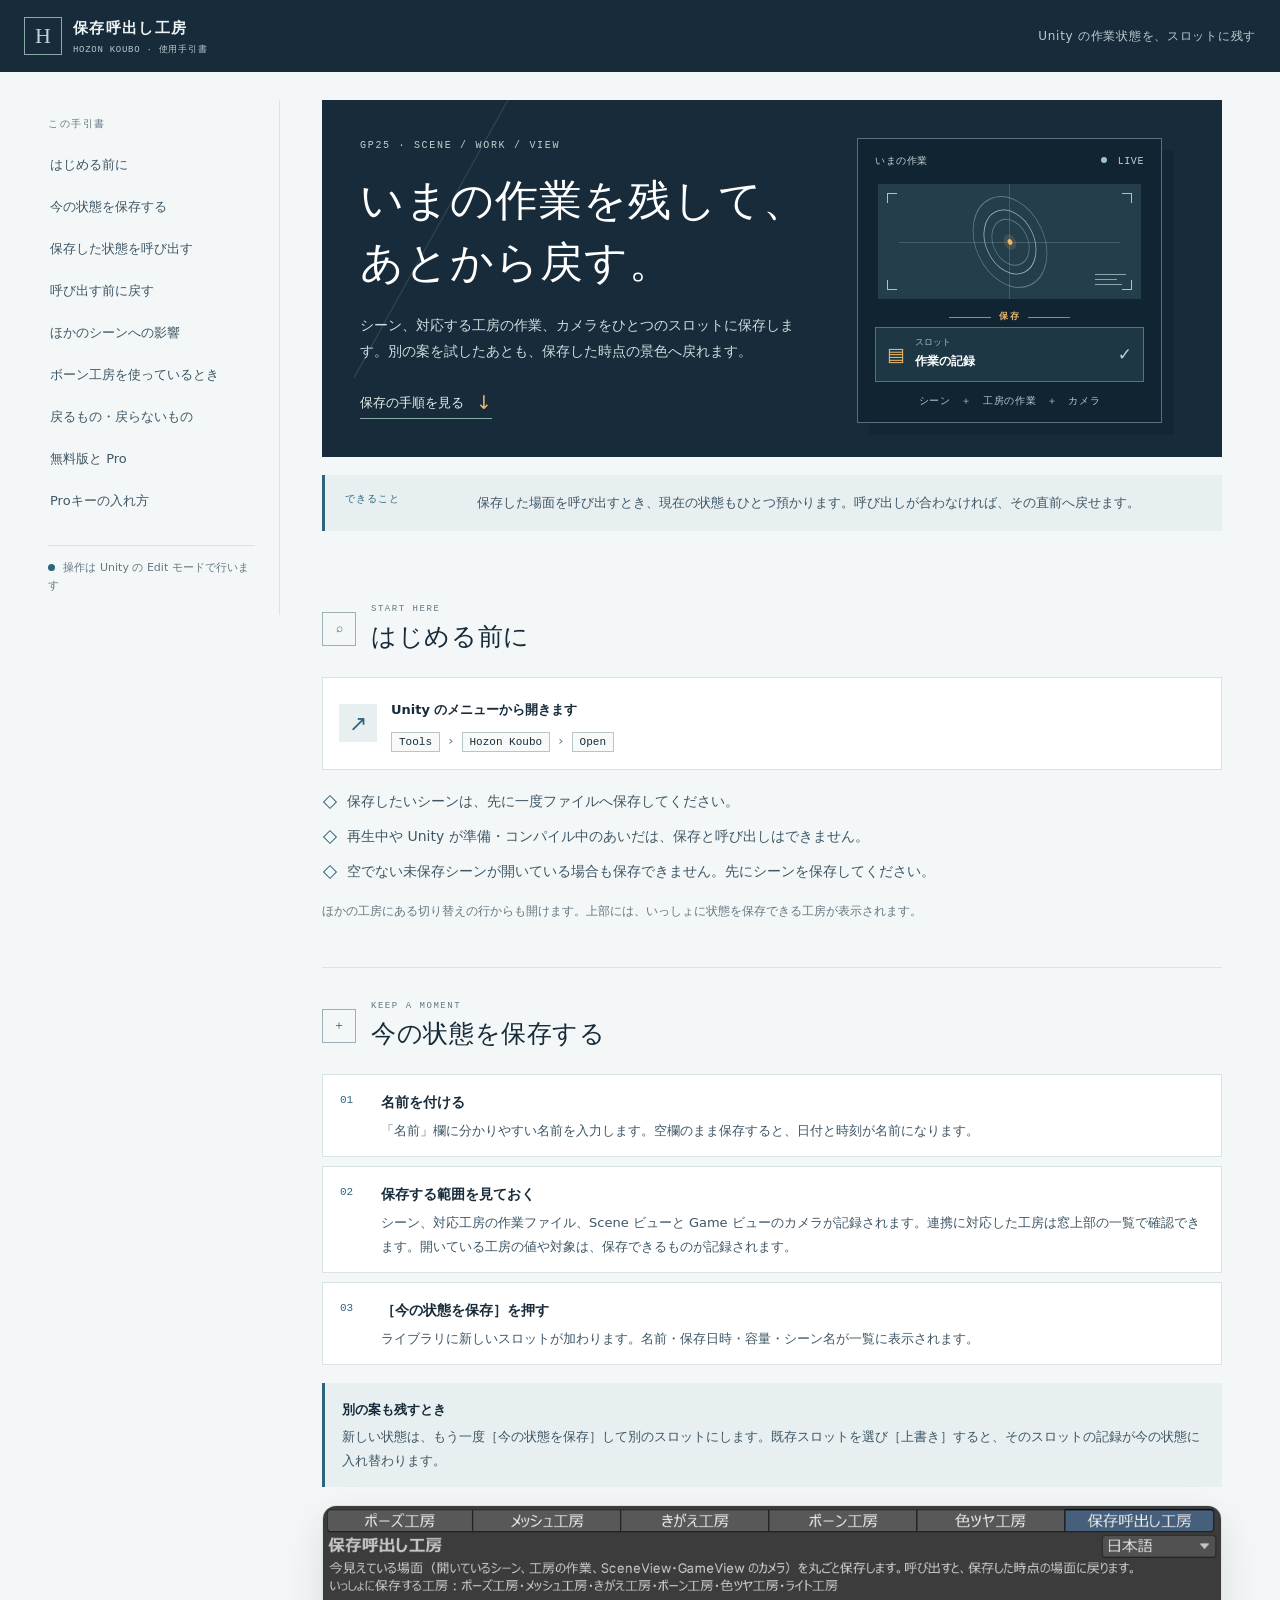
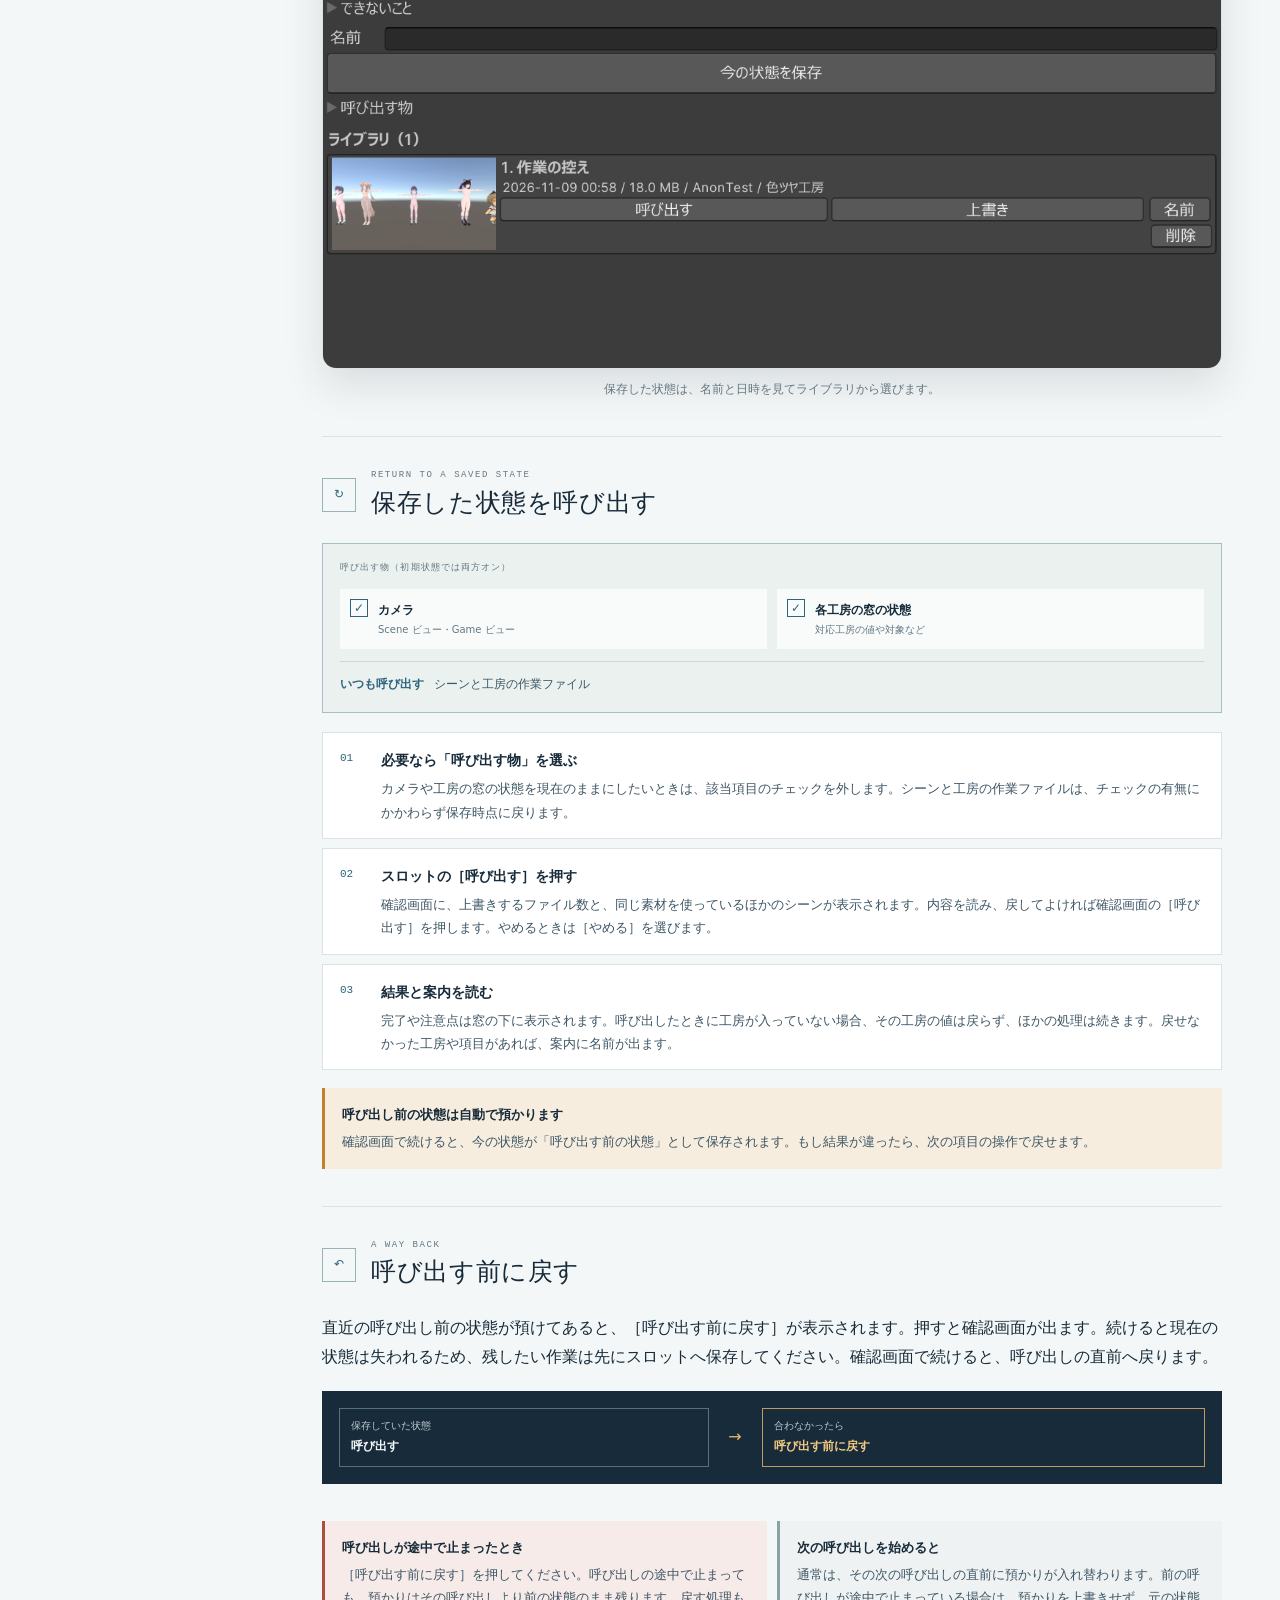
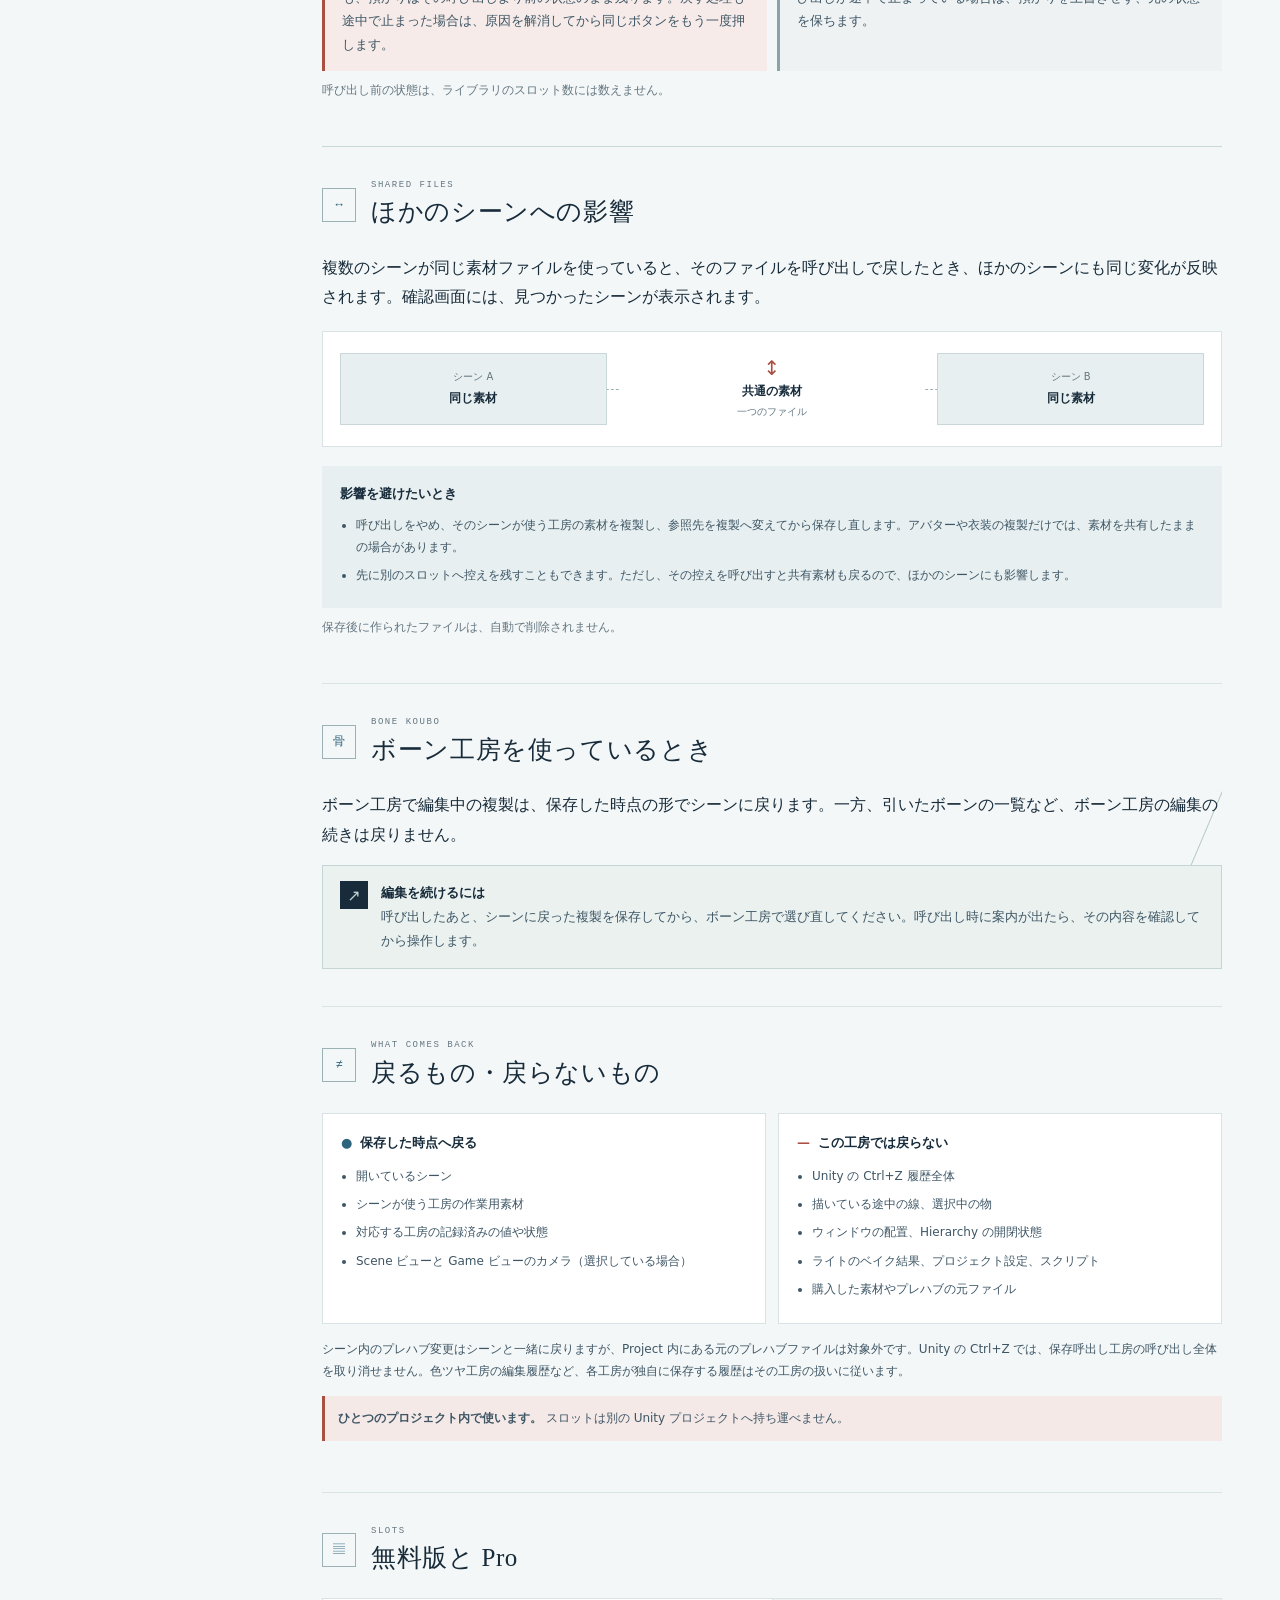
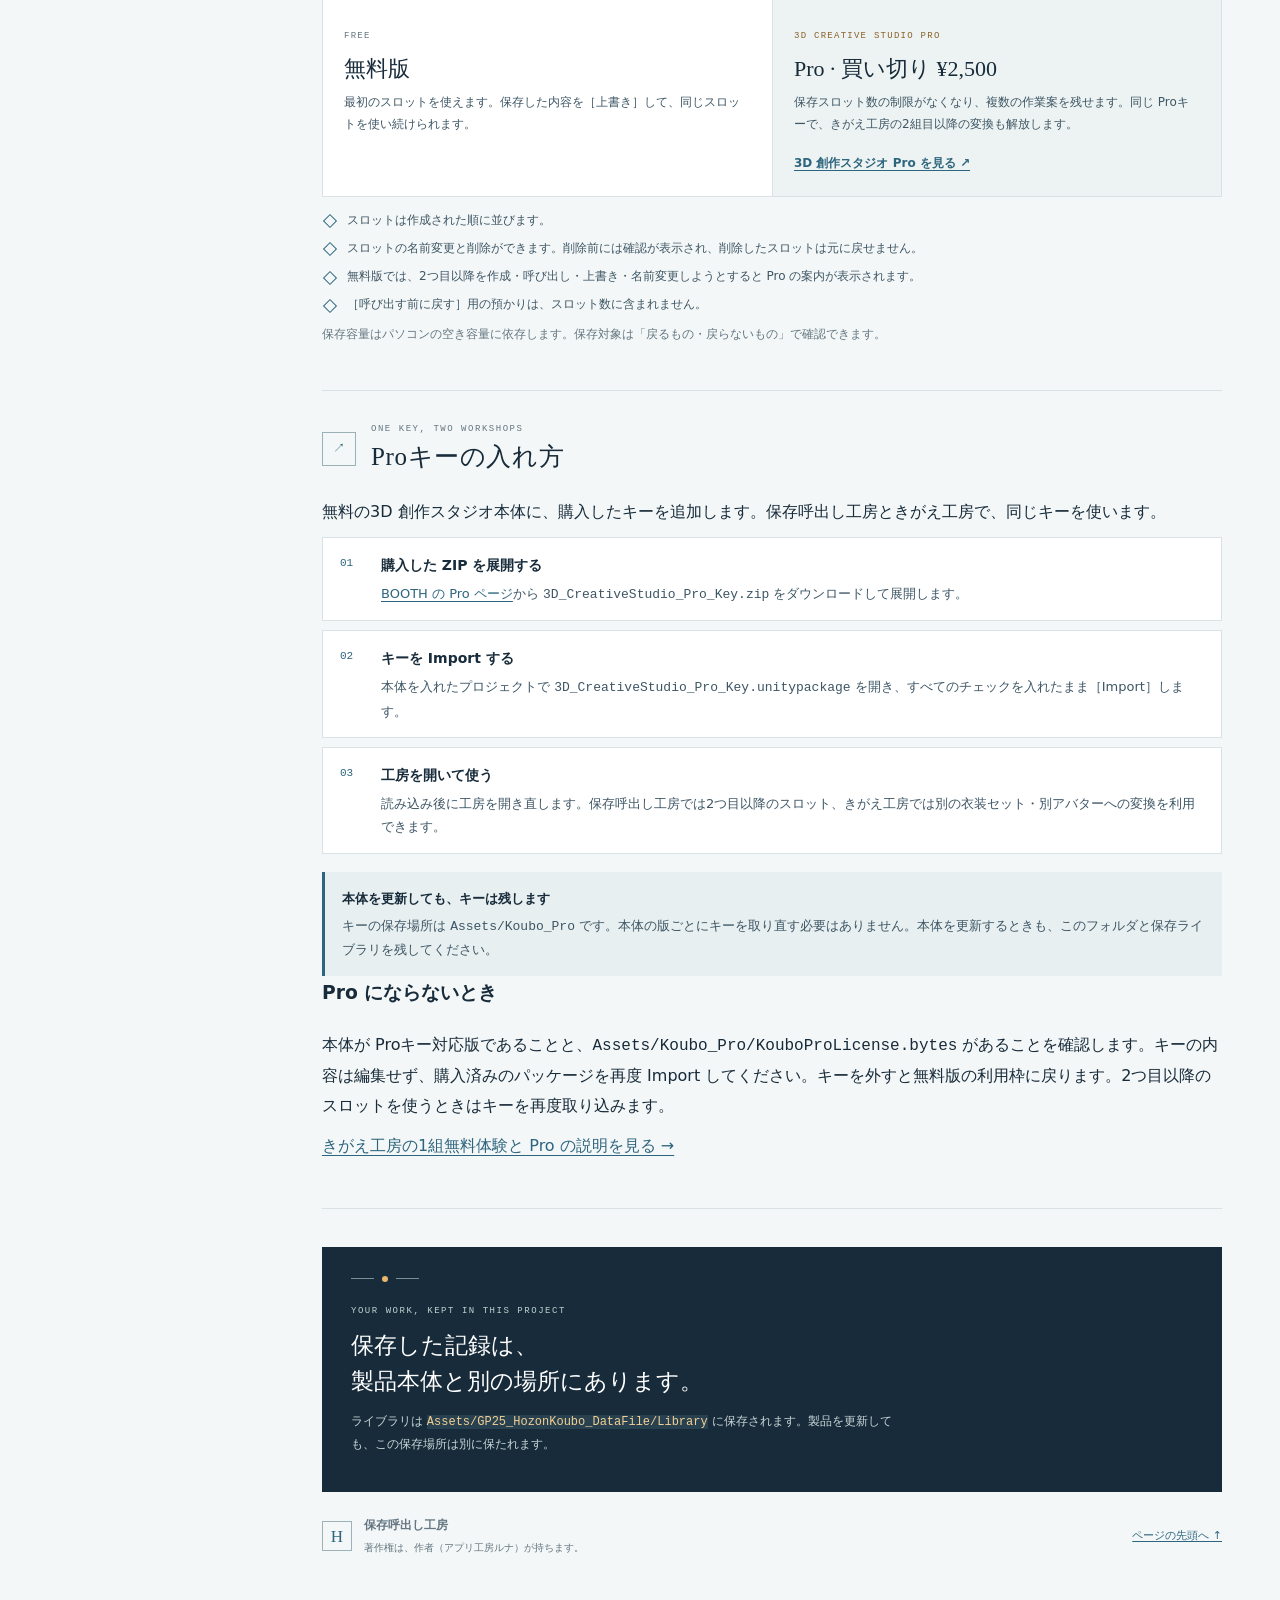
==== commit 739791cb: "docs: explain the shared signed Studio Pro key" ====
--- a/index.html
+++ b/index.html
@@ -28,7 +28,8 @@
       <a href="#shared">ほかのシーンへの影響</a>
       <a href="#bone">ボーン工房を使っているとき</a>
       <a href="#limits">戻るもの・戻らないもの</a>
-      <a href="#slots">無料版と有料版</a>
+      <a href="#slots">無料版と Pro</a>
+      <a href="#pro-key">Proキーの入れ方</a>
       <div class="toc-foot"><span class="dot" aria-hidden="true"></span> 操作は Unity の Edit モードで行います</div>
     </nav>
 
@@ -157,17 +158,32 @@
       </section>
 
       <section class="chapter slots-chapter" id="slots">
-        <div class="section-head"><span class="section-mark" aria-hidden="true">▤</span><div><p class="eyebrow">SLOTS</p><h2>無料版と有料版</h2></div></div>
+        <div class="section-head"><span class="section-mark" aria-hidden="true">▤</span><div><p class="eyebrow">SLOTS</p><h2>無料版と Pro</h2></div></div>
         <div class="edition-table">
           <div class="edition free"><span class="edition-kicker">FREE</span><h3>無料版</h3><p>最初のスロットを使えます。保存した内容を［上書き］して、同じスロットを使い続けられます。</p></div>
-          <div class="edition paid"><span class="edition-kicker">MORE ROOM</span><h3>有料版</h3><p>2つ目以降のスロットを使えます。保存した状態を複数残して、使い分けられます。</p><a href="https://appluna.booth.pm/items/9114686" target="_blank" rel="noopener noreferrer">有料版の案内を見る <span aria-hidden="true">↗</span></a></div>
+          <div class="edition paid"><span class="edition-kicker">3D CREATIVE STUDIO PRO</span><h3>Pro · 買い切り ¥2,500</h3><p>保存スロット数の制限がなくなり、複数の作業案を残せます。同じ Proキーで、きがえ工房の2組目以降の変換も解放します。</p><a href="https://appluna.booth.pm/items/9114686" target="_blank" rel="noopener noreferrer">3D 創作スタジオ Pro を見る <span aria-hidden="true">↗</span></a></div>
         </div>
         <ul class="check-list compact">
           <li>スロットは作成された順に並びます。</li>
           <li>スロットの名前変更と削除ができます。削除前には確認が表示され、削除したスロットは元に戻せません。</li>
-          <li>無料版では、2つ目以降を作成・呼び出し・上書き・名前変更しようとすると有料版の案内が表示されます。</li>
+          <li>無料版では、2つ目以降を作成・呼び出し・上書き・名前変更しようとすると Pro の案内が表示されます。</li>
           <li>［呼び出す前に戻す］用の預かりは、スロット数に含まれません。</li>
         </ul>
+        <p class="quiet">保存容量はパソコンの空き容量に依存します。保存対象は「戻るもの・戻らないもの」で確認できます。</p>
+      </section>
+
+      <section class="chapter" id="pro-key">
+        <div class="section-head"><span class="section-mark" aria-hidden="true">↗</span><div><p class="eyebrow">ONE KEY, TWO WORKSHOPS</p><h2>Proキーの入れ方</h2></div></div>
+        <p>無料の3D 創作スタジオ本体に、購入したキーを追加します。保存呼出し工房ときがえ工房で、同じキーを使います。</p>
+        <ol class="steps">
+          <li><span class="step-title">購入した ZIP を展開する</span><p><a href="https://appluna.booth.pm/items/9114686" target="_blank" rel="noopener noreferrer">BOOTH の Pro ページ</a>から <code>3D_CreativeStudio_Pro_Key.zip</code> をダウンロードして展開します。</p></li>
+          <li><span class="step-title">キーを Import する</span><p>本体を入れたプロジェクトで <code>3D_CreativeStudio_Pro_Key.unitypackage</code> を開き、すべてのチェックを入れたまま［Import］します。</p></li>
+          <li><span class="step-title">工房を開いて使う</span><p>読み込み後に工房を開き直します。保存呼出し工房では2つ目以降のスロット、きがえ工房では別の衣装セット・別アバターへの変換を利用できます。</p></li>
+        </ol>
+        <aside class="note note-blue"><strong>本体を更新しても、キーは残します</strong><p>キーの保存場所は <code>Assets/Koubo_Pro</code> です。本体の版ごとにキーを取り直す必要はありません。本体を更新するときも、このフォルダと保存ライブラリを残してください。</p></aside>
+        <h3>Pro にならないとき</h3>
+        <p>本体が Proキー対応版であることと、<code>Assets/Koubo_Pro/KouboProLicense.bytes</code> があることを確認します。キーの内容は編集せず、購入済みのパッケージを再度 Import してください。キーを外すと無料版の利用枠に戻ります。2つ目以降のスロットを使うときはキーを再度取り込みます。</p>
+        <p><a href="https://creativeandcreative9.github.io/GP12_manual/">きがえ工房の1組無料体験と Pro の説明を見る →</a></p>
       </section>
 
       <section class="closing" aria-label="保存場所">
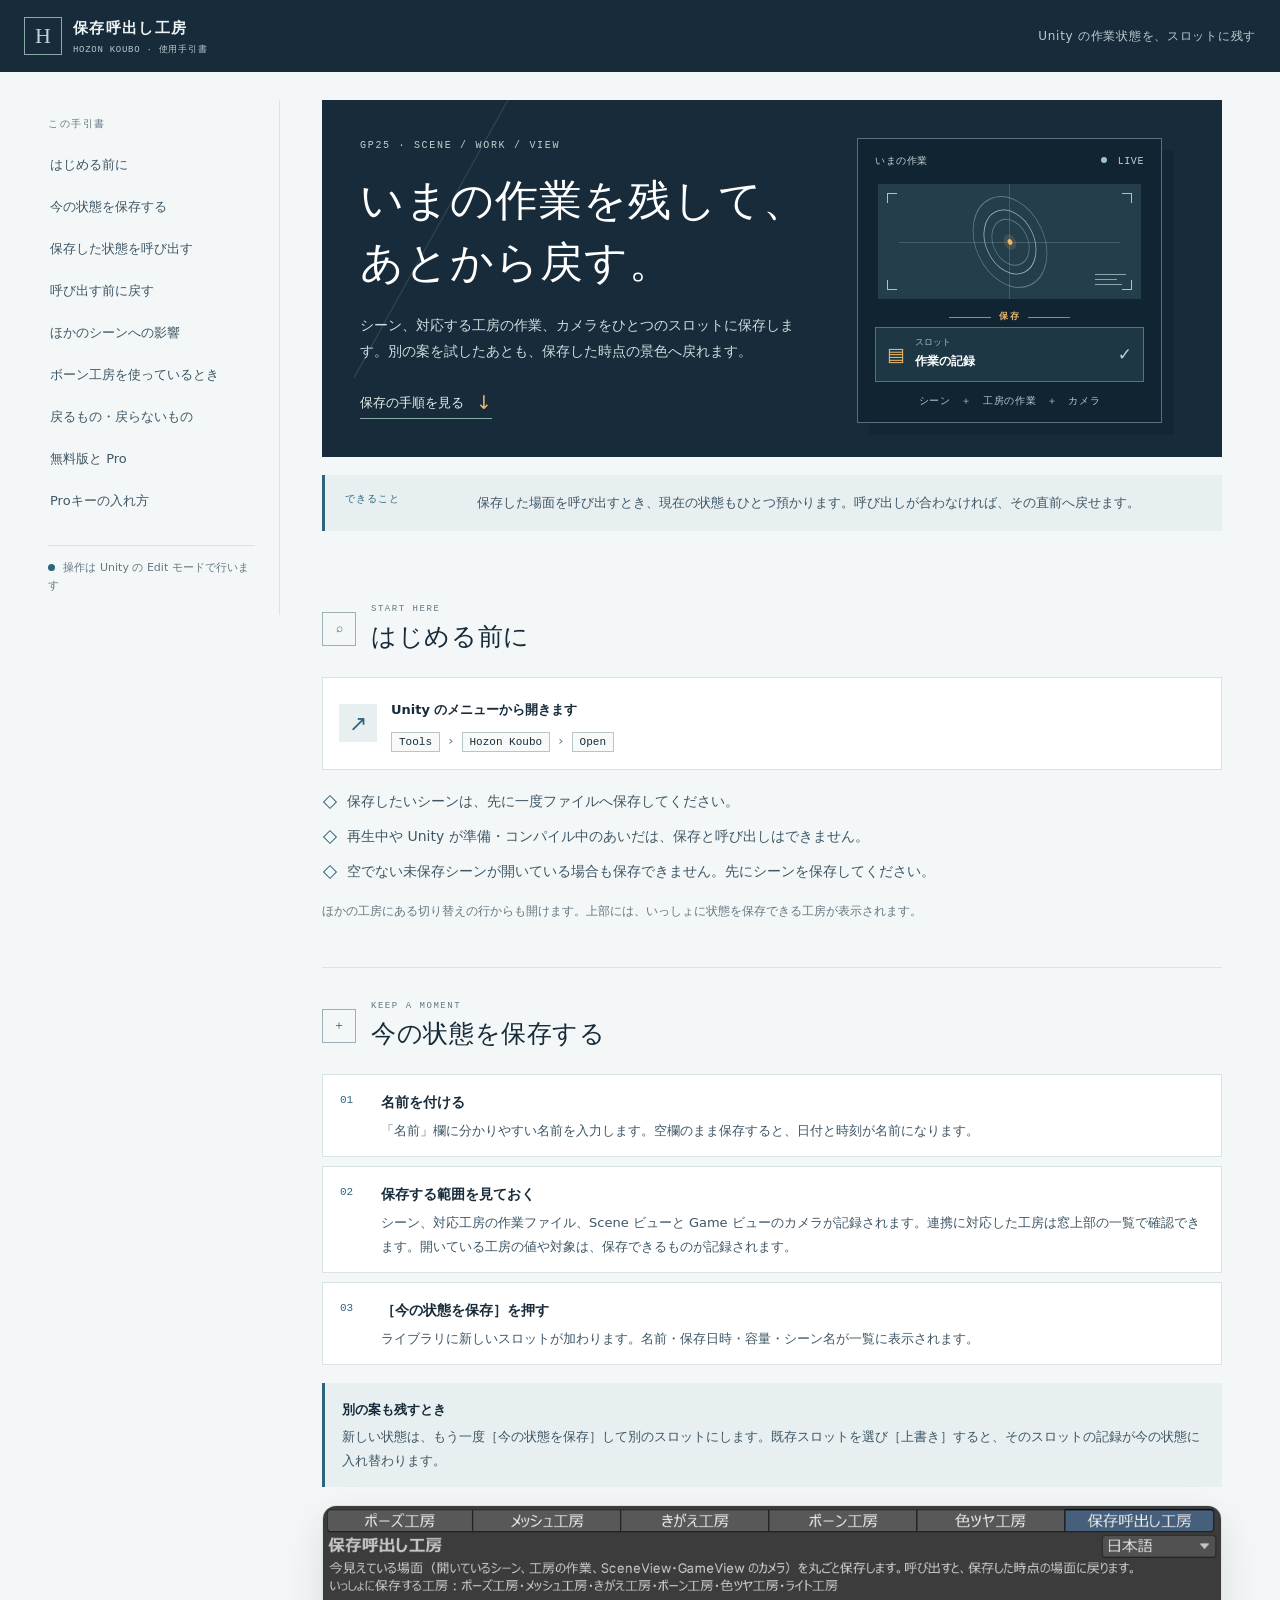
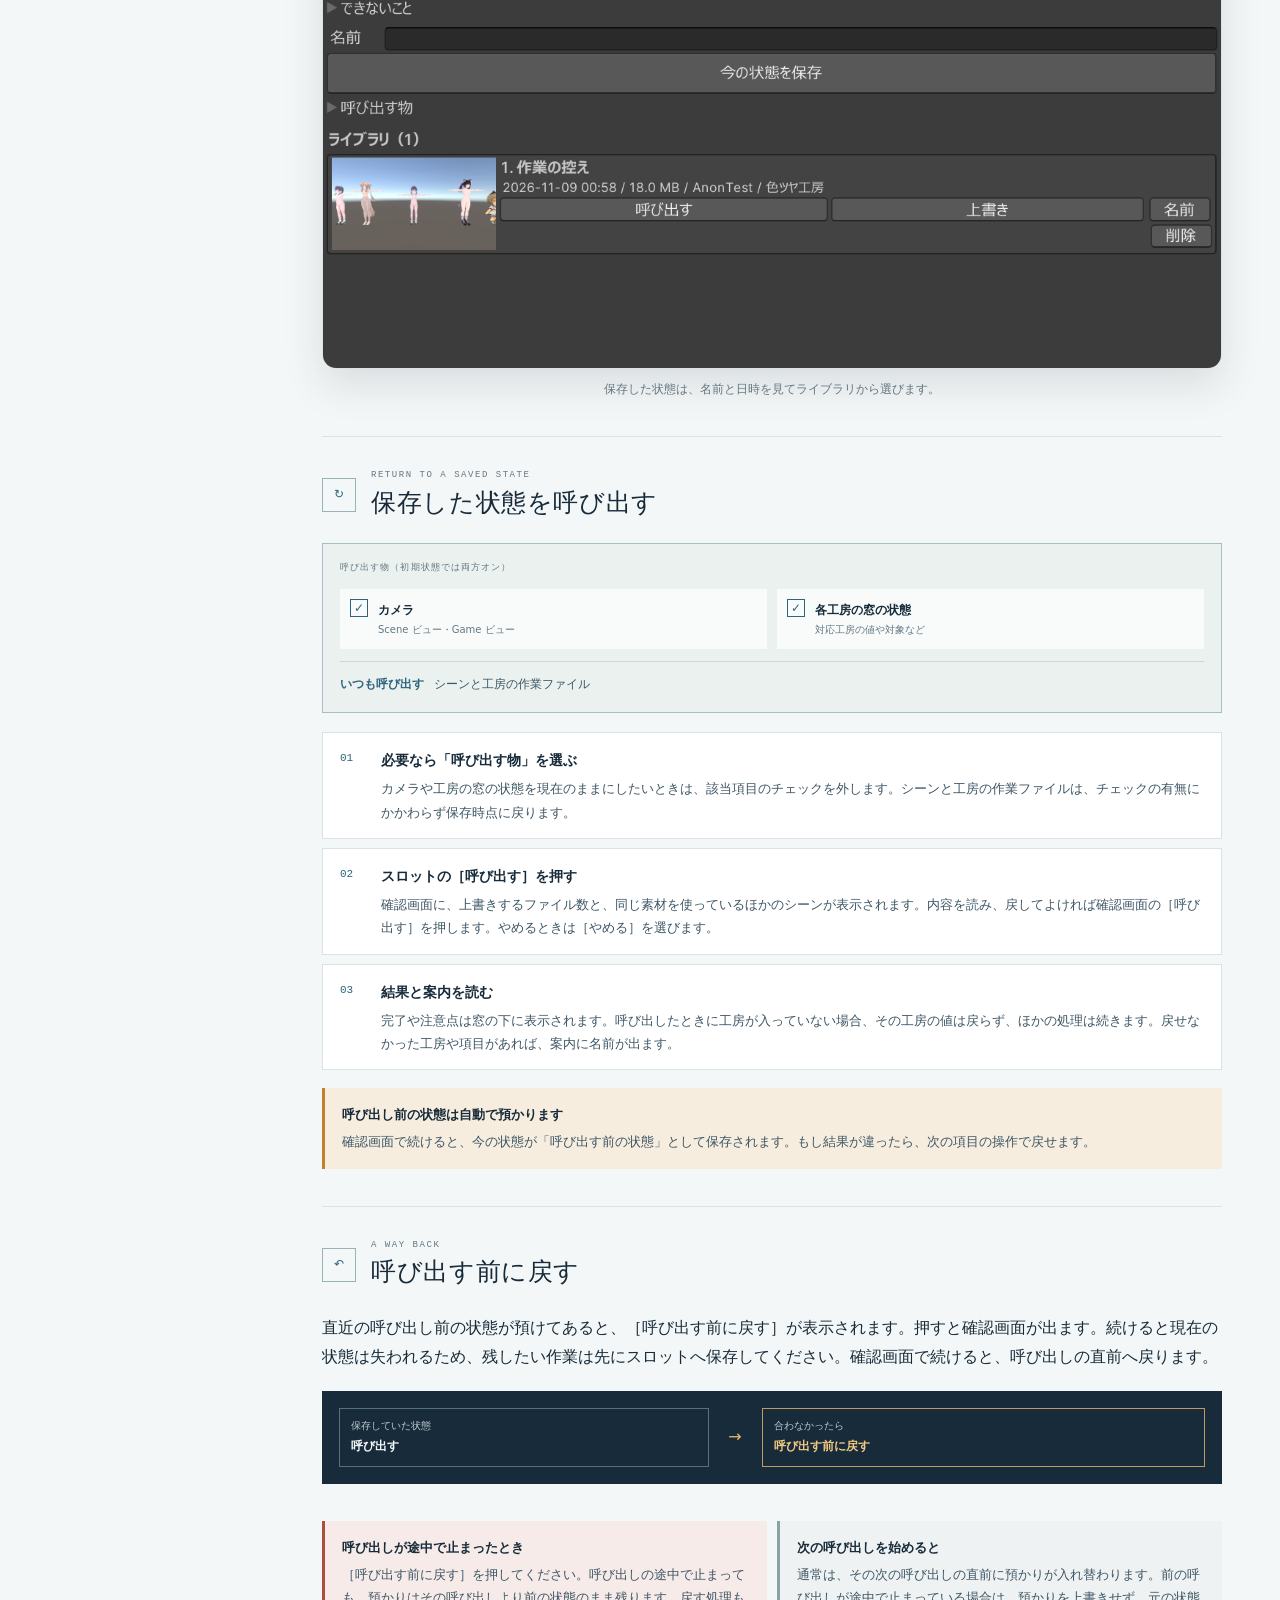
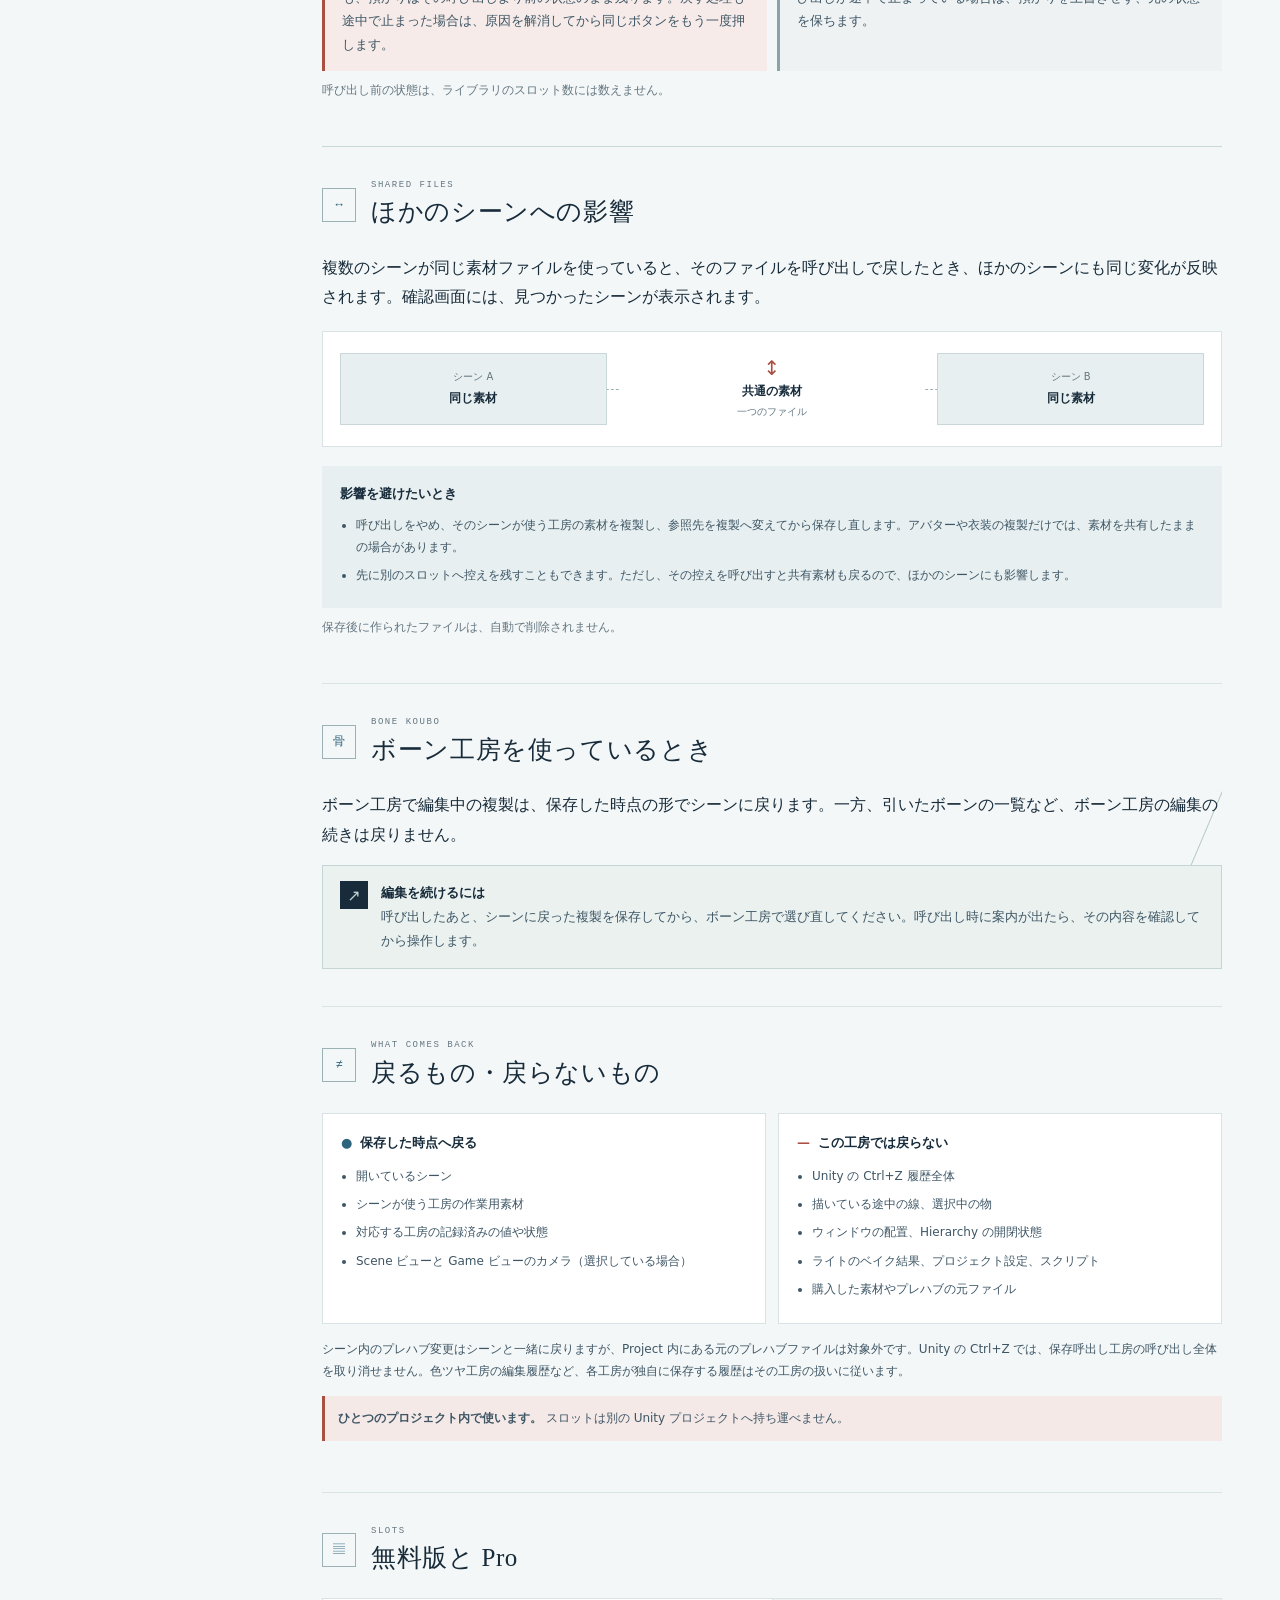
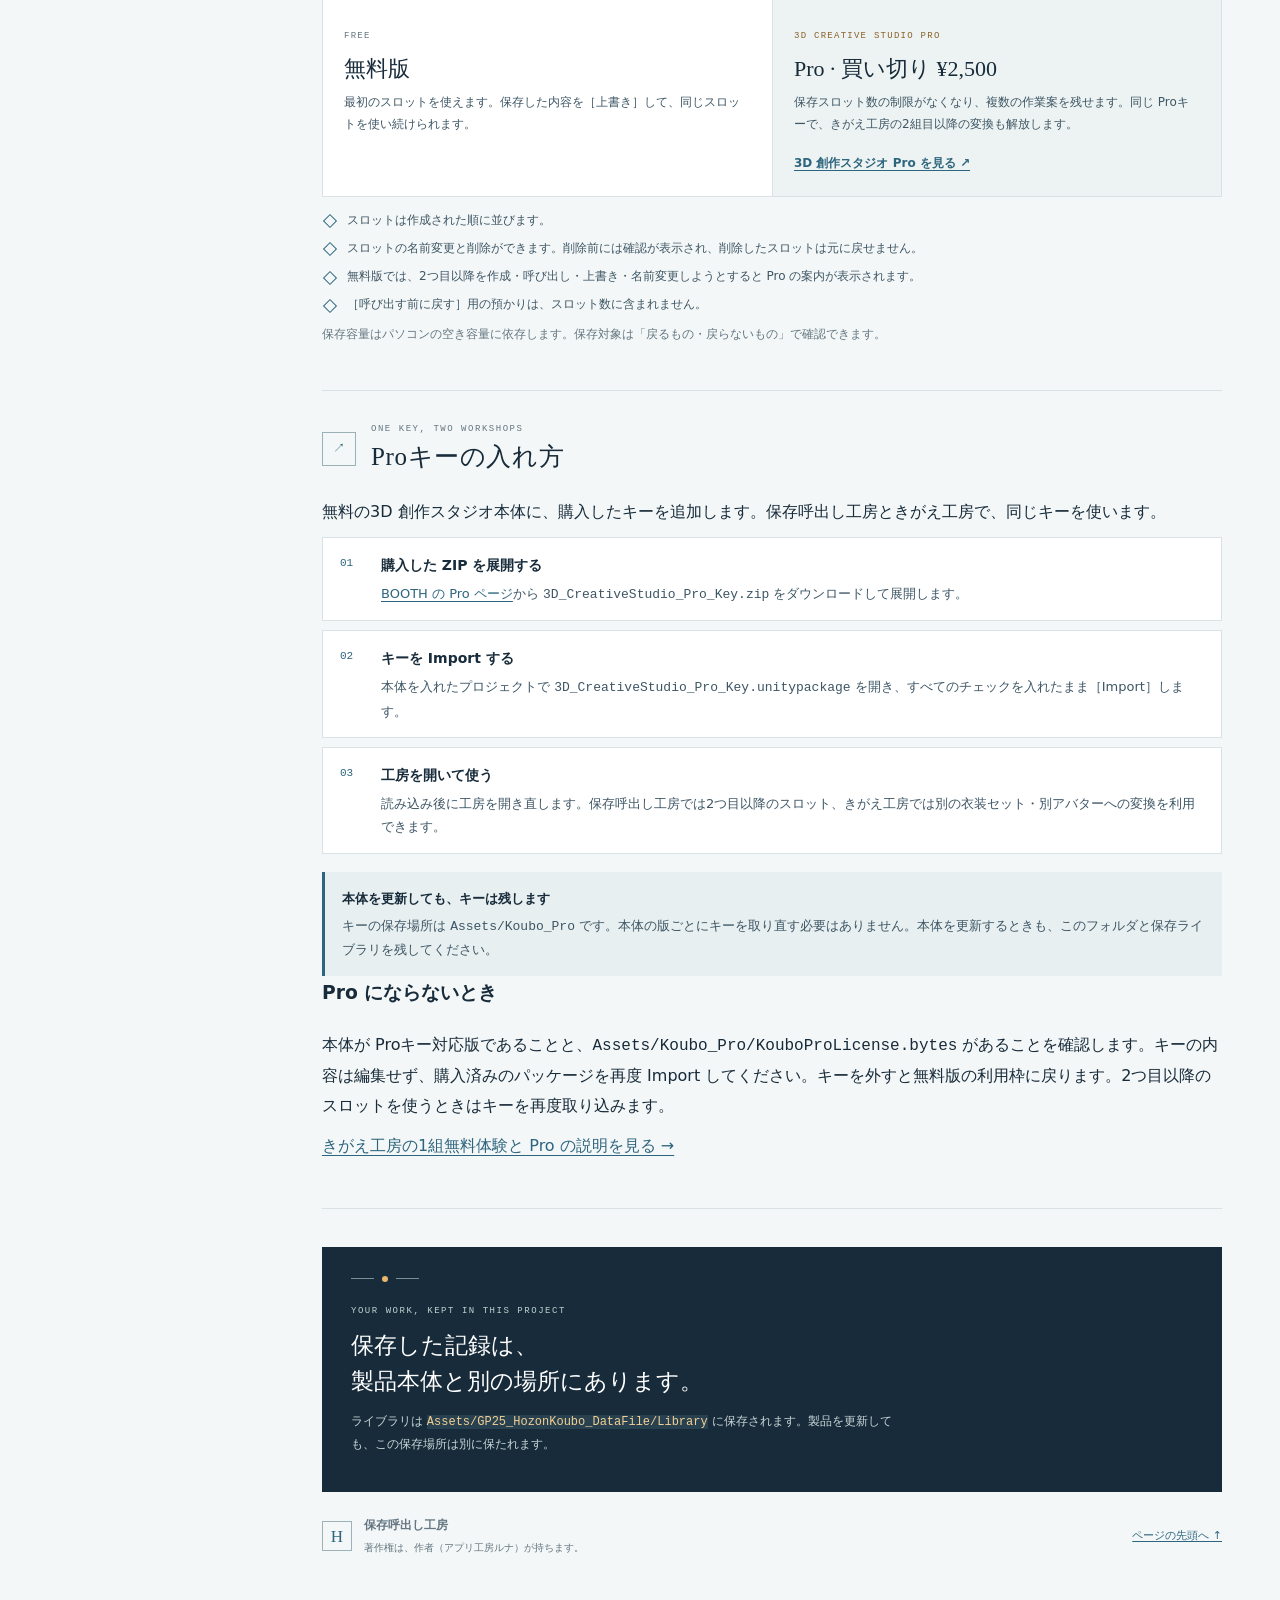
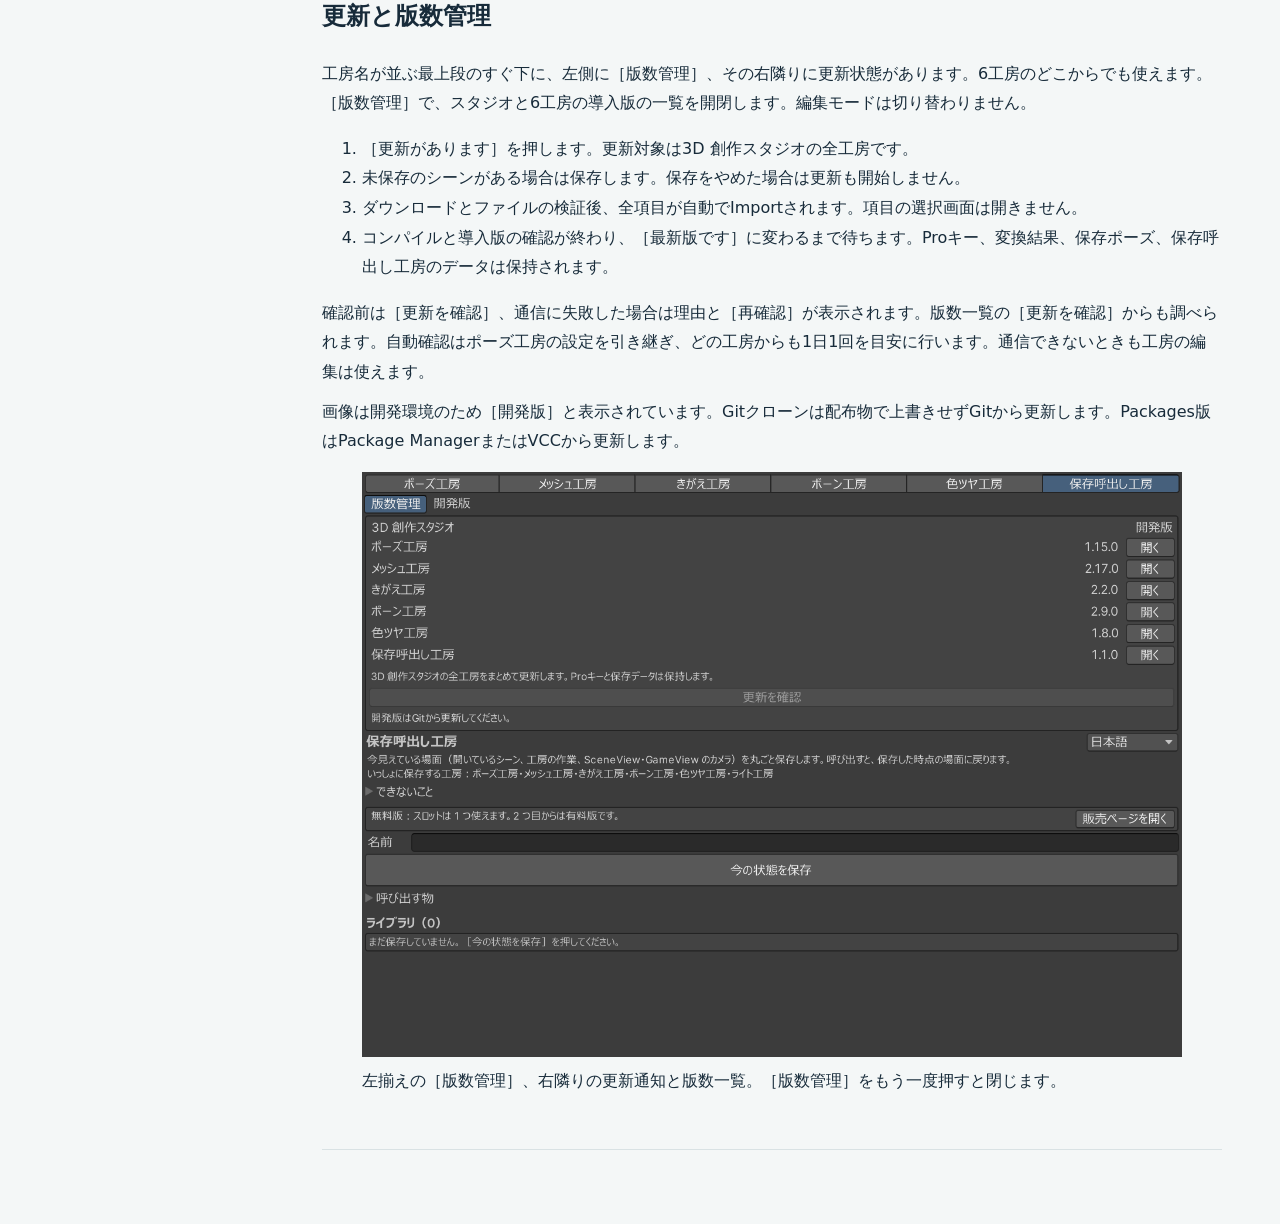
==== commit 31478a9f: "docs: explain shared version row and automatic studio updates" ====
--- a/index.html
+++ b/index.html
@@ -198,7 +198,14 @@
         <p><strong>保存呼出し工房</strong><br><small>著作権は、作者（アプリ工房ルナ）が持ちます。</small></p>
         <a href="#top">ページの先頭へ ↑</a>
       </footer>
-    </main>
+    <section class="chapter" id="common-updates"><h2>更新と版数管理</h2>
+<p>工房名が並ぶ最上段のすぐ下に、左側に［版数管理］、その右隣りに更新状態があります。6工房のどこからでも使えます。［版数管理］で、スタジオと6工房の導入版の一覧を開閉します。編集モードは切り替わりません。</p>
+<ol><li>［更新があります］を押します。更新対象は3D 創作スタジオの全工房です。</li><li>未保存のシーンがある場合は保存します。保存をやめた場合は更新も開始しません。</li><li>ダウンロードとファイルの検証後、全項目が自動でImportされます。項目の選択画面は開きません。</li><li>コンパイルと導入版の確認が終わり、［最新版です］に変わるまで待ちます。Proキー、変換結果、保存ポーズ、保存呼出し工房のデータは保持されます。</li></ol>
+<p>確認前は［更新を確認］、通信に失敗した場合は理由と［再確認］が表示されます。版数一覧の［更新を確認］からも調べられます。自動確認はポーズ工房の設定を引き継ぎ、どの工房からも1日1回を目安に行います。通信できないときも工房の編集は使えます。</p>
+<p>画像は開発環境のため［開発版］と表示されています。Gitクローンは配布物で上書きせずGitから更新します。Packages版はPackage ManagerまたはVCCから更新します。</p>
+<figure><img style="max-width:100%;height:auto" src="images/common-updates-20261109.png" alt="工房切り替え帯の直下にある更新状態と版数管理、および6工房の導入版一覧" loading="lazy"><figcaption>左揃えの［版数管理］、右隣りの更新通知と版数一覧。［版数管理］をもう一度押すと閉じます。</figcaption></figure>
+</section>
+</main>
   </div>
 </body>
 </html>
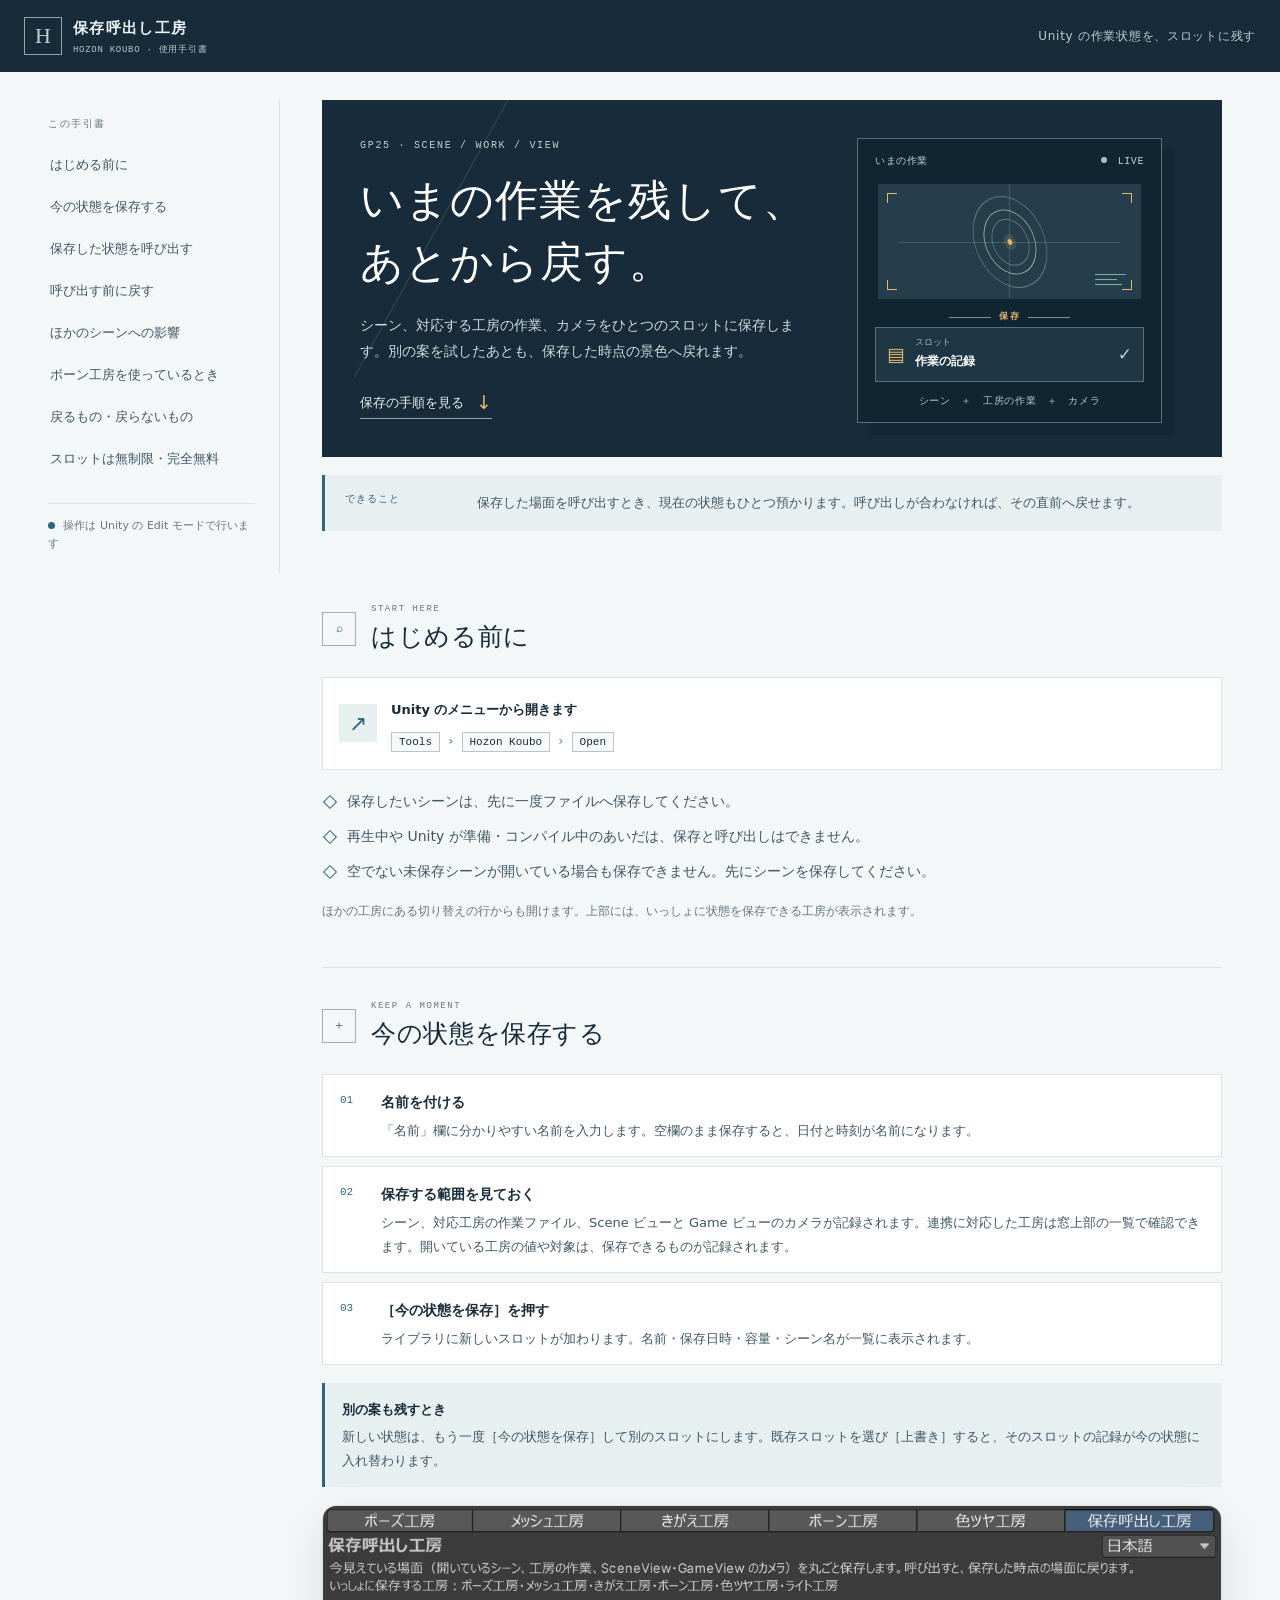
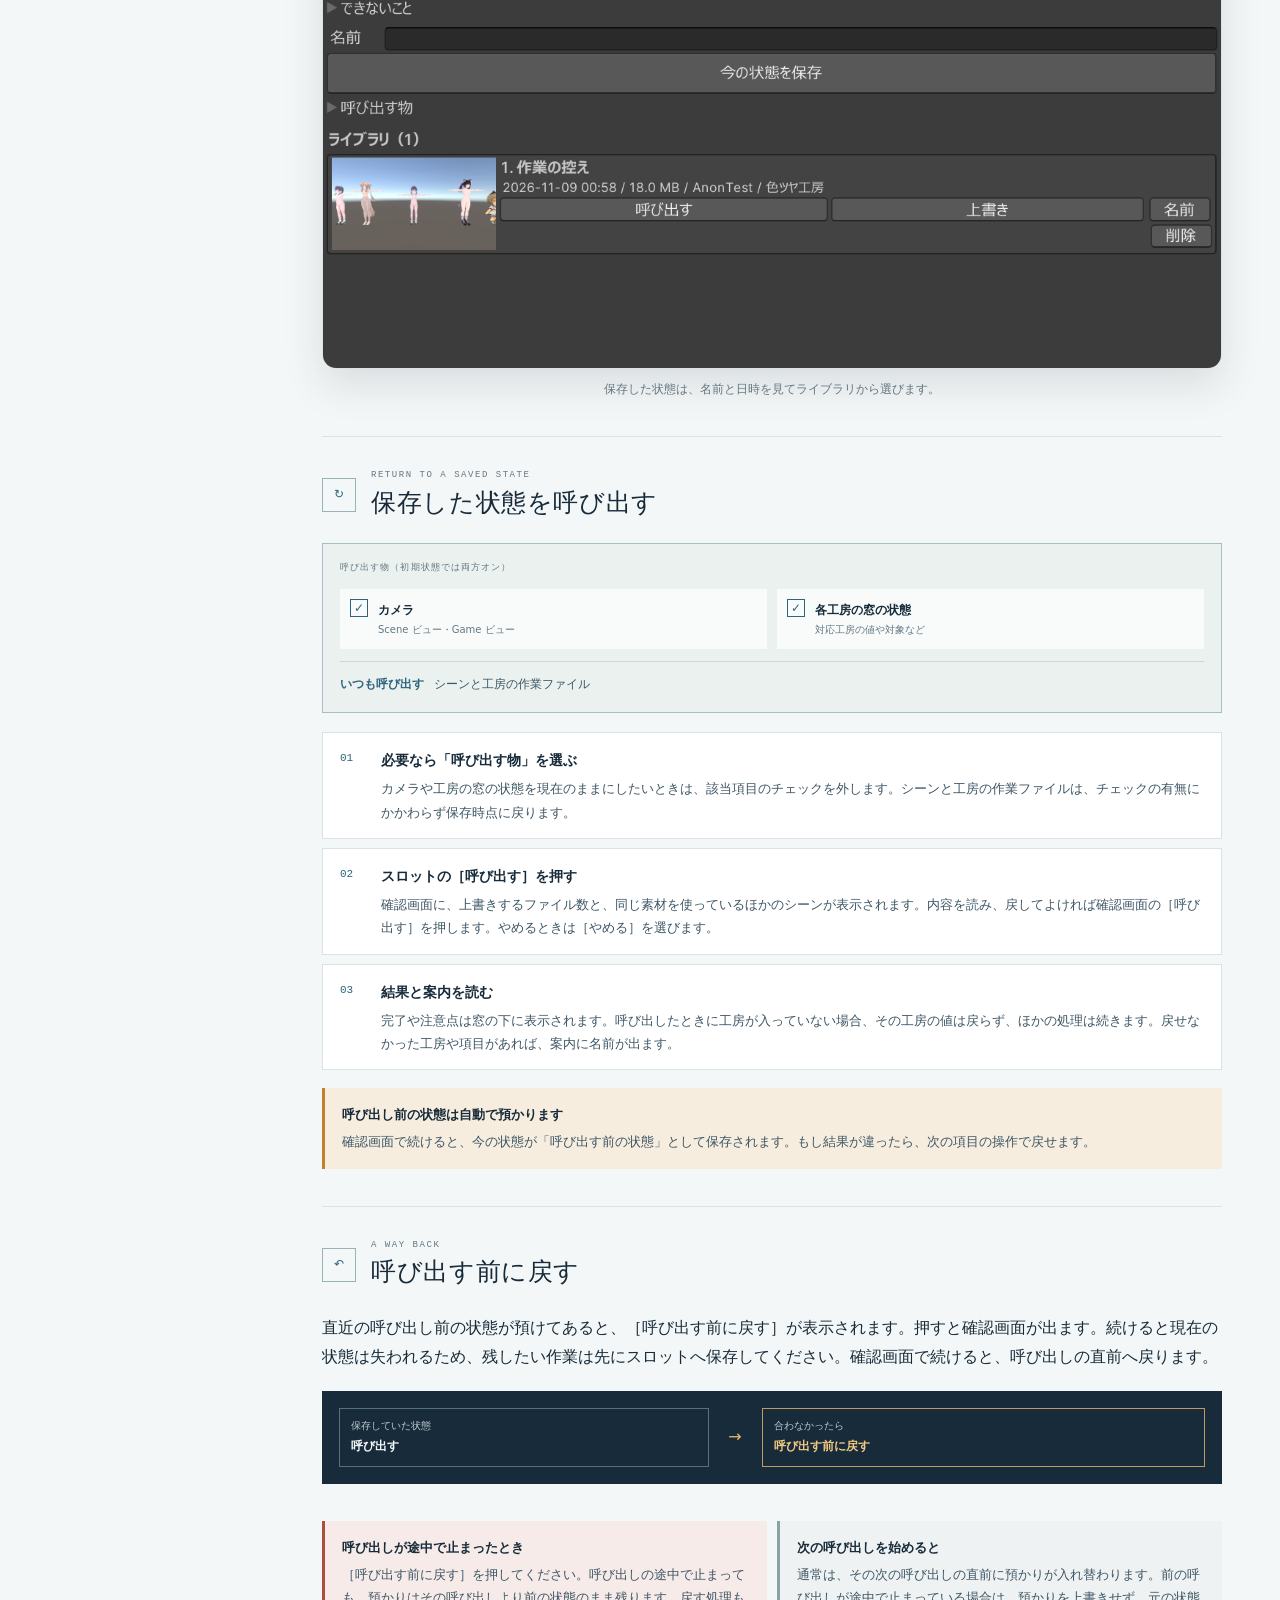
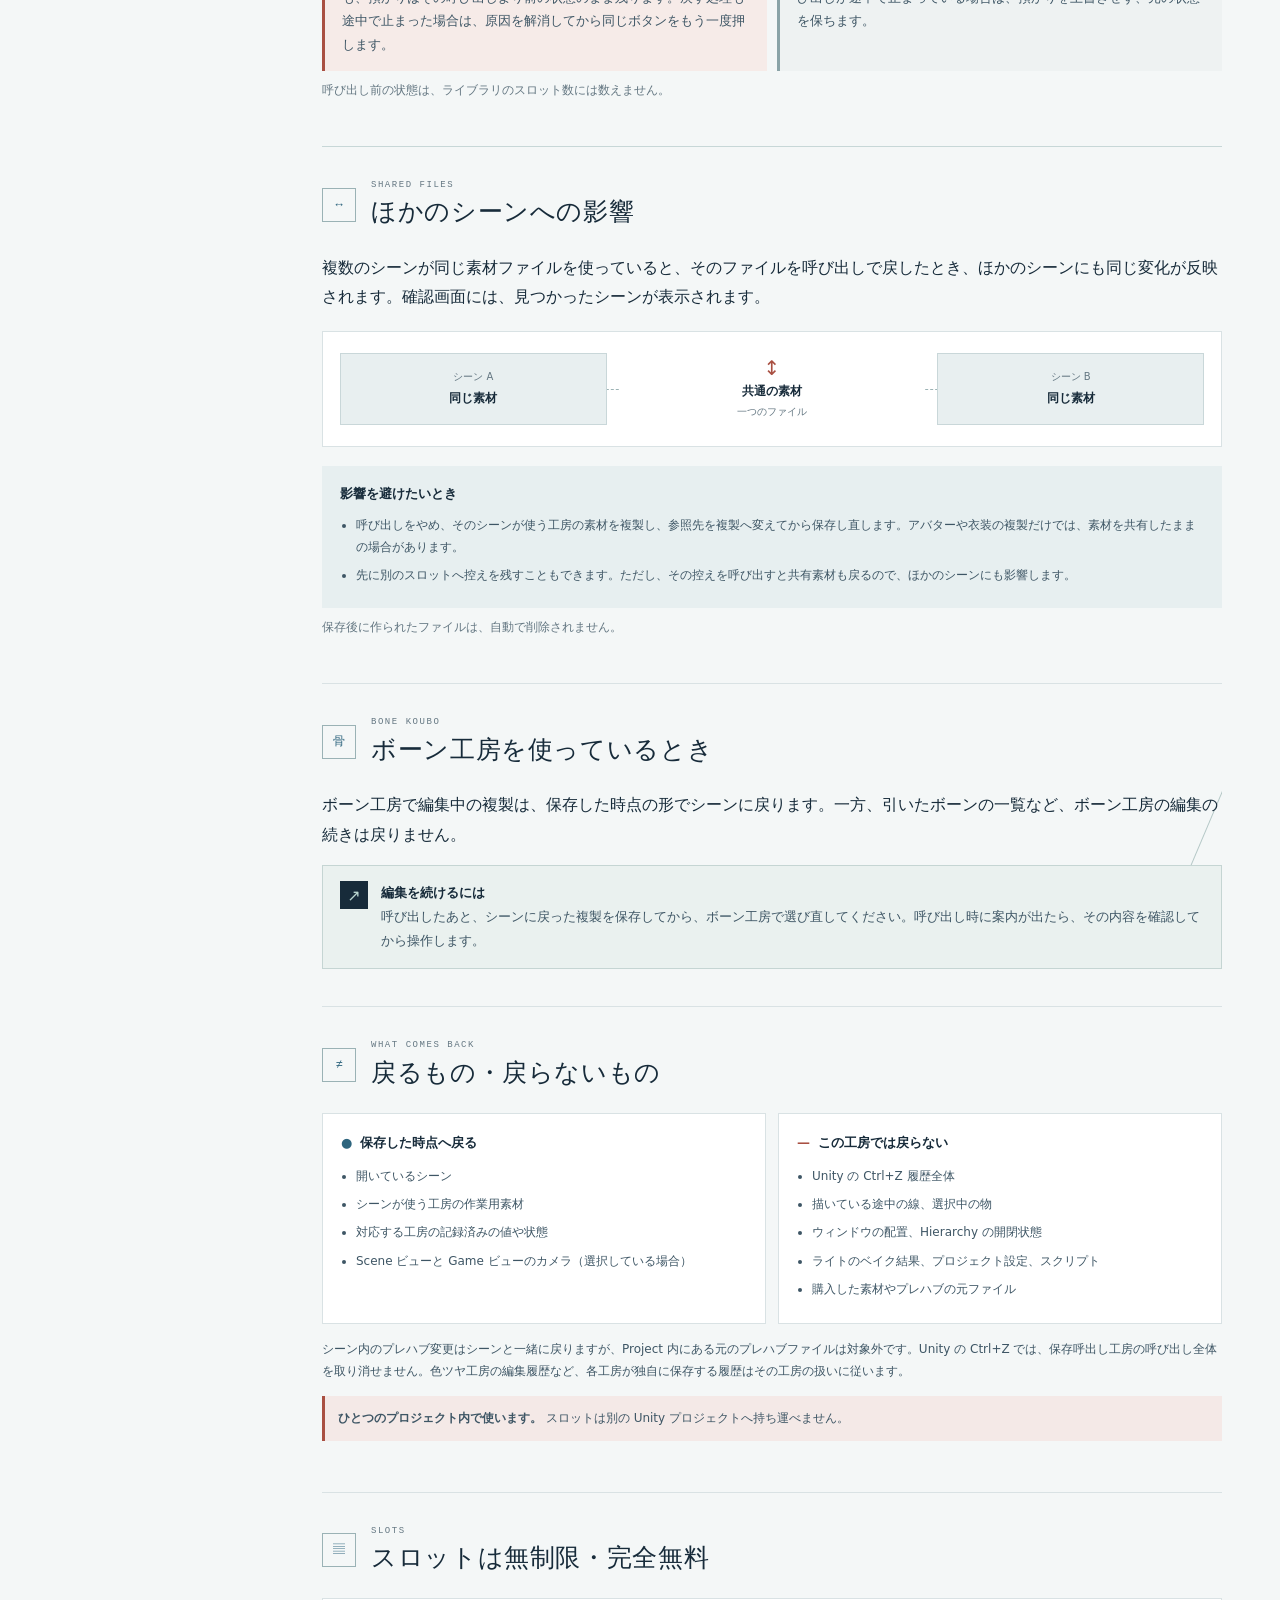
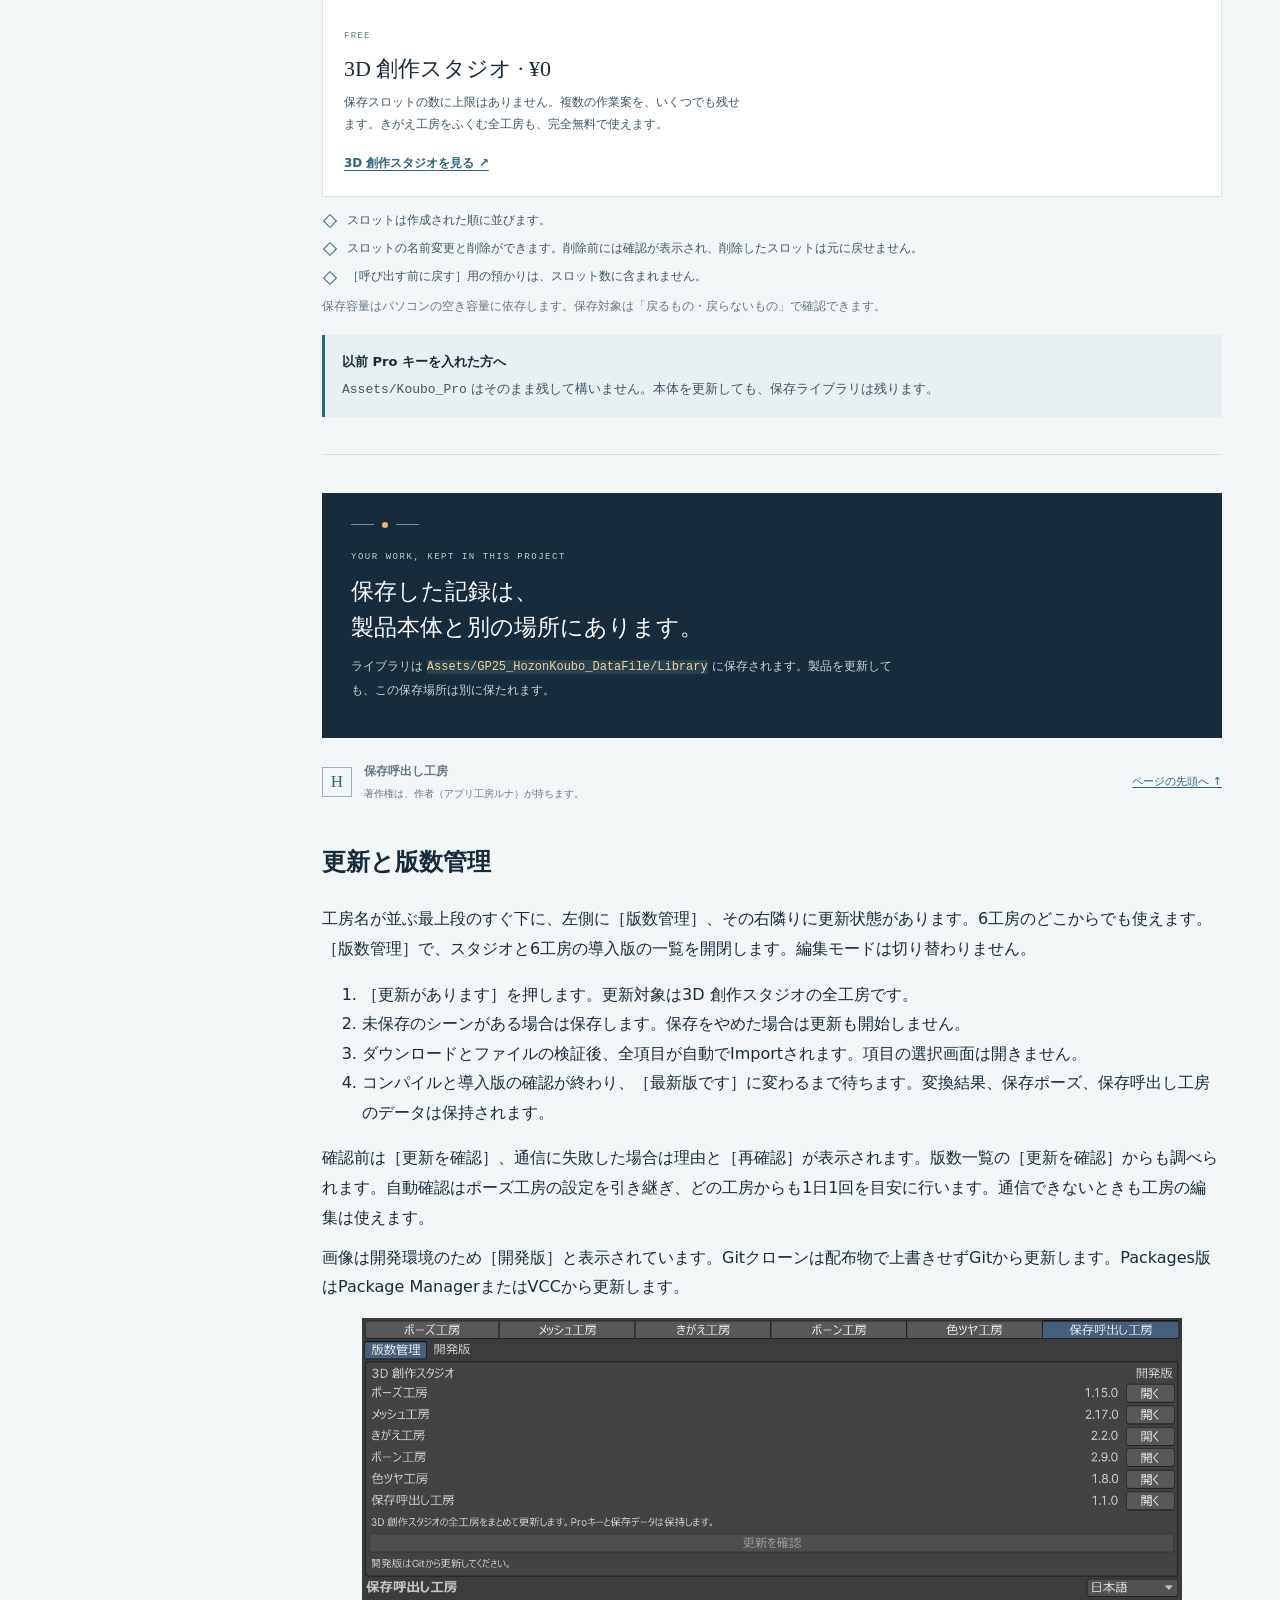
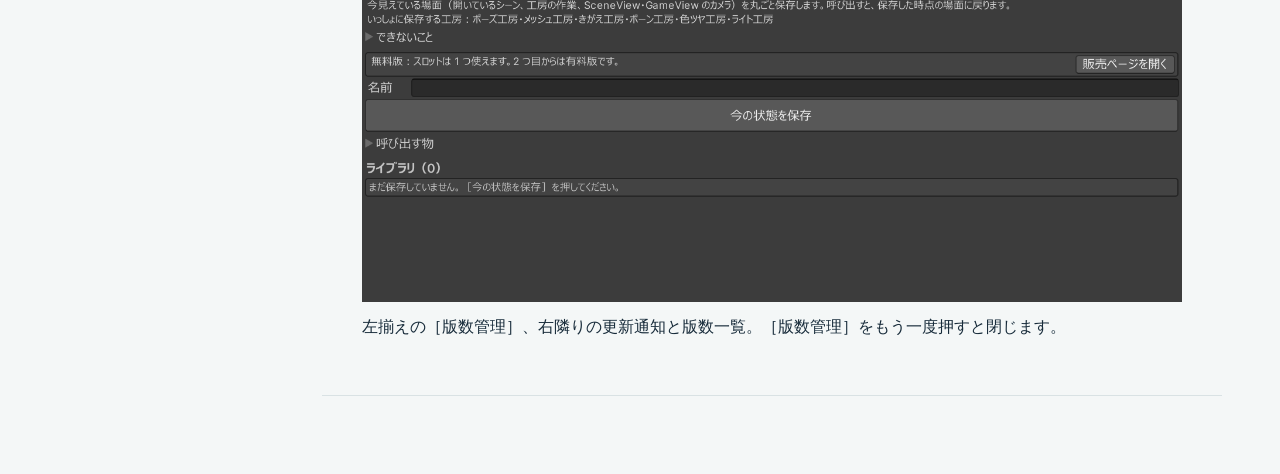
==== commit d0e11aee: "全工房が無料になったのに合わせて直す: 「無料版と Pro」「Pro キーの入れ方」を「スロットは無制限・完全無料」に。題と説明に「完全無料」を入れる Co-Authored-By: Claude O" ====
--- a/index.html
+++ b/index.html
@@ -4,8 +4,8 @@
   <meta charset="utf-8">
   <meta name="viewport" content="width=device-width, initial-scale=1">
   <meta name="theme-color" content="#172b3a">
-  <meta name="description" content="保存呼出し工房の使い方。Unityのシーン、工房の作業、カメラを保存して呼び出す手順と注意点を紹介します。">
-  <title>保存呼出し工房｜使い方</title>
+  <meta name="description" content="保存呼出し工房の使い方。Unity のシーン、工房の作業、カメラをスロットに保存して呼び出す、完全無料のツールです（VRChat のアバター改変にも）。手順と注意点を紹介します。">
+  <title>保存呼出し工房｜Unity の作業をスロットに保存・完全無料 使用手引書</title>
   <link rel="stylesheet" href="./manual.css">
 </head>
 <body>
@@ -28,8 +28,7 @@
       <a href="#shared">ほかのシーンへの影響</a>
       <a href="#bone">ボーン工房を使っているとき</a>
       <a href="#limits">戻るもの・戻らないもの</a>
-      <a href="#slots">無料版と Pro</a>
-      <a href="#pro-key">Proキーの入れ方</a>
+      <a href="#slots">スロットは無制限・完全無料</a>
       <div class="toc-foot"><span class="dot" aria-hidden="true"></span> 操作は Unity の Edit モードで行います</div>
     </nav>
 
@@ -158,32 +157,17 @@
       </section>
 
       <section class="chapter slots-chapter" id="slots">
-        <div class="section-head"><span class="section-mark" aria-hidden="true">▤</span><div><p class="eyebrow">SLOTS</p><h2>無料版と Pro</h2></div></div>
+        <div class="section-head"><span class="section-mark" aria-hidden="true">▤</span><div><p class="eyebrow">SLOTS</p><h2>スロットは無制限・完全無料</h2></div></div>
         <div class="edition-table">
-          <div class="edition free"><span class="edition-kicker">FREE</span><h3>無料版</h3><p>最初のスロットを使えます。保存した内容を［上書き］して、同じスロットを使い続けられます。</p></div>
-          <div class="edition paid"><span class="edition-kicker">3D CREATIVE STUDIO PRO</span><h3>Pro · 買い切り ¥2,500</h3><p>保存スロット数の制限がなくなり、複数の作業案を残せます。同じ Proキーで、きがえ工房の2組目以降の変換も解放します。</p><a href="https://appluna.booth.pm/items/9114686" target="_blank" rel="noopener noreferrer">3D 創作スタジオ Pro を見る <span aria-hidden="true">↗</span></a></div>
+          <div class="edition free"><span class="edition-kicker">FREE</span><h3>3D 創作スタジオ · ¥0</h3><p>保存スロットの数に上限はありません。複数の作業案を、いくつでも残せます。きがえ工房をふくむ全工房も、完全無料で使えます。</p><a href="https://appluna.booth.pm/items/9088311" target="_blank" rel="noopener noreferrer">3D 創作スタジオを見る <span aria-hidden="true">↗</span></a></div>
         </div>
         <ul class="check-list compact">
           <li>スロットは作成された順に並びます。</li>
           <li>スロットの名前変更と削除ができます。削除前には確認が表示され、削除したスロットは元に戻せません。</li>
-          <li>無料版では、2つ目以降を作成・呼び出し・上書き・名前変更しようとすると Pro の案内が表示されます。</li>
           <li>［呼び出す前に戻す］用の預かりは、スロット数に含まれません。</li>
         </ul>
         <p class="quiet">保存容量はパソコンの空き容量に依存します。保存対象は「戻るもの・戻らないもの」で確認できます。</p>
-      </section>
-
-      <section class="chapter" id="pro-key">
-        <div class="section-head"><span class="section-mark" aria-hidden="true">↗</span><div><p class="eyebrow">ONE KEY, TWO WORKSHOPS</p><h2>Proキーの入れ方</h2></div></div>
-        <p>無料の3D 創作スタジオ本体に、購入したキーを追加します。保存呼出し工房ときがえ工房で、同じキーを使います。</p>
-        <ol class="steps">
-          <li><span class="step-title">購入した ZIP を展開する</span><p><a href="https://appluna.booth.pm/items/9114686" target="_blank" rel="noopener noreferrer">BOOTH の Pro ページ</a>から <code>3D_CreativeStudio_Pro_Key.zip</code> をダウンロードして展開します。</p></li>
-          <li><span class="step-title">キーを Import する</span><p>本体を入れたプロジェクトで <code>3D_CreativeStudio_Pro_Key.unitypackage</code> を開き、すべてのチェックを入れたまま［Import］します。</p></li>
-          <li><span class="step-title">工房を開いて使う</span><p>読み込み後に工房を開き直します。保存呼出し工房では2つ目以降のスロット、きがえ工房では別の衣装セット・別アバターへの変換を利用できます。</p></li>
-        </ol>
-        <aside class="note note-blue"><strong>本体を更新しても、キーは残します</strong><p>キーの保存場所は <code>Assets/Koubo_Pro</code> です。本体の版ごとにキーを取り直す必要はありません。本体を更新するときも、このフォルダと保存ライブラリを残してください。</p></aside>
-        <h3>Pro にならないとき</h3>
-        <p>本体が Proキー対応版であることと、<code>Assets/Koubo_Pro/KouboProLicense.bytes</code> があることを確認します。キーの内容は編集せず、購入済みのパッケージを再度 Import してください。キーを外すと無料版の利用枠に戻ります。2つ目以降のスロットを使うときはキーを再度取り込みます。</p>
-        <p><a href="https://creativeandcreative9.github.io/GP12_manual/">きがえ工房の1組無料体験と Pro の説明を見る →</a></p>
+        <aside class="note note-blue"><strong>以前 Pro キーを入れた方へ</strong><p><code>Assets/Koubo_Pro</code> はそのまま残して構いません。本体を更新しても、保存ライブラリは残ります。</p></aside>
       </section>
 
       <section class="closing" aria-label="保存場所">
@@ -200,7 +184,7 @@
       </footer>
     <section class="chapter" id="common-updates"><h2>更新と版数管理</h2>
 <p>工房名が並ぶ最上段のすぐ下に、左側に［版数管理］、その右隣りに更新状態があります。6工房のどこからでも使えます。［版数管理］で、スタジオと6工房の導入版の一覧を開閉します。編集モードは切り替わりません。</p>
-<ol><li>［更新があります］を押します。更新対象は3D 創作スタジオの全工房です。</li><li>未保存のシーンがある場合は保存します。保存をやめた場合は更新も開始しません。</li><li>ダウンロードとファイルの検証後、全項目が自動でImportされます。項目の選択画面は開きません。</li><li>コンパイルと導入版の確認が終わり、［最新版です］に変わるまで待ちます。Proキー、変換結果、保存ポーズ、保存呼出し工房のデータは保持されます。</li></ol>
+<ol><li>［更新があります］を押します。更新対象は3D 創作スタジオの全工房です。</li><li>未保存のシーンがある場合は保存します。保存をやめた場合は更新も開始しません。</li><li>ダウンロードとファイルの検証後、全項目が自動でImportされます。項目の選択画面は開きません。</li><li>コンパイルと導入版の確認が終わり、［最新版です］に変わるまで待ちます。変換結果、保存ポーズ、保存呼出し工房のデータは保持されます。</li></ol>
 <p>確認前は［更新を確認］、通信に失敗した場合は理由と［再確認］が表示されます。版数一覧の［更新を確認］からも調べられます。自動確認はポーズ工房の設定を引き継ぎ、どの工房からも1日1回を目安に行います。通信できないときも工房の編集は使えます。</p>
 <p>画像は開発環境のため［開発版］と表示されています。Gitクローンは配布物で上書きせずGitから更新します。Packages版はPackage ManagerまたはVCCから更新します。</p>
 <figure><img style="max-width:100%;height:auto" src="images/common-updates-20261109.png" alt="工房切り替え帯の直下にある更新状態と版数管理、および6工房の導入版一覧" loading="lazy"><figcaption>左揃えの［版数管理］、右隣りの更新通知と版数一覧。［版数管理］をもう一度押すと閉じます。</figcaption></figure>
